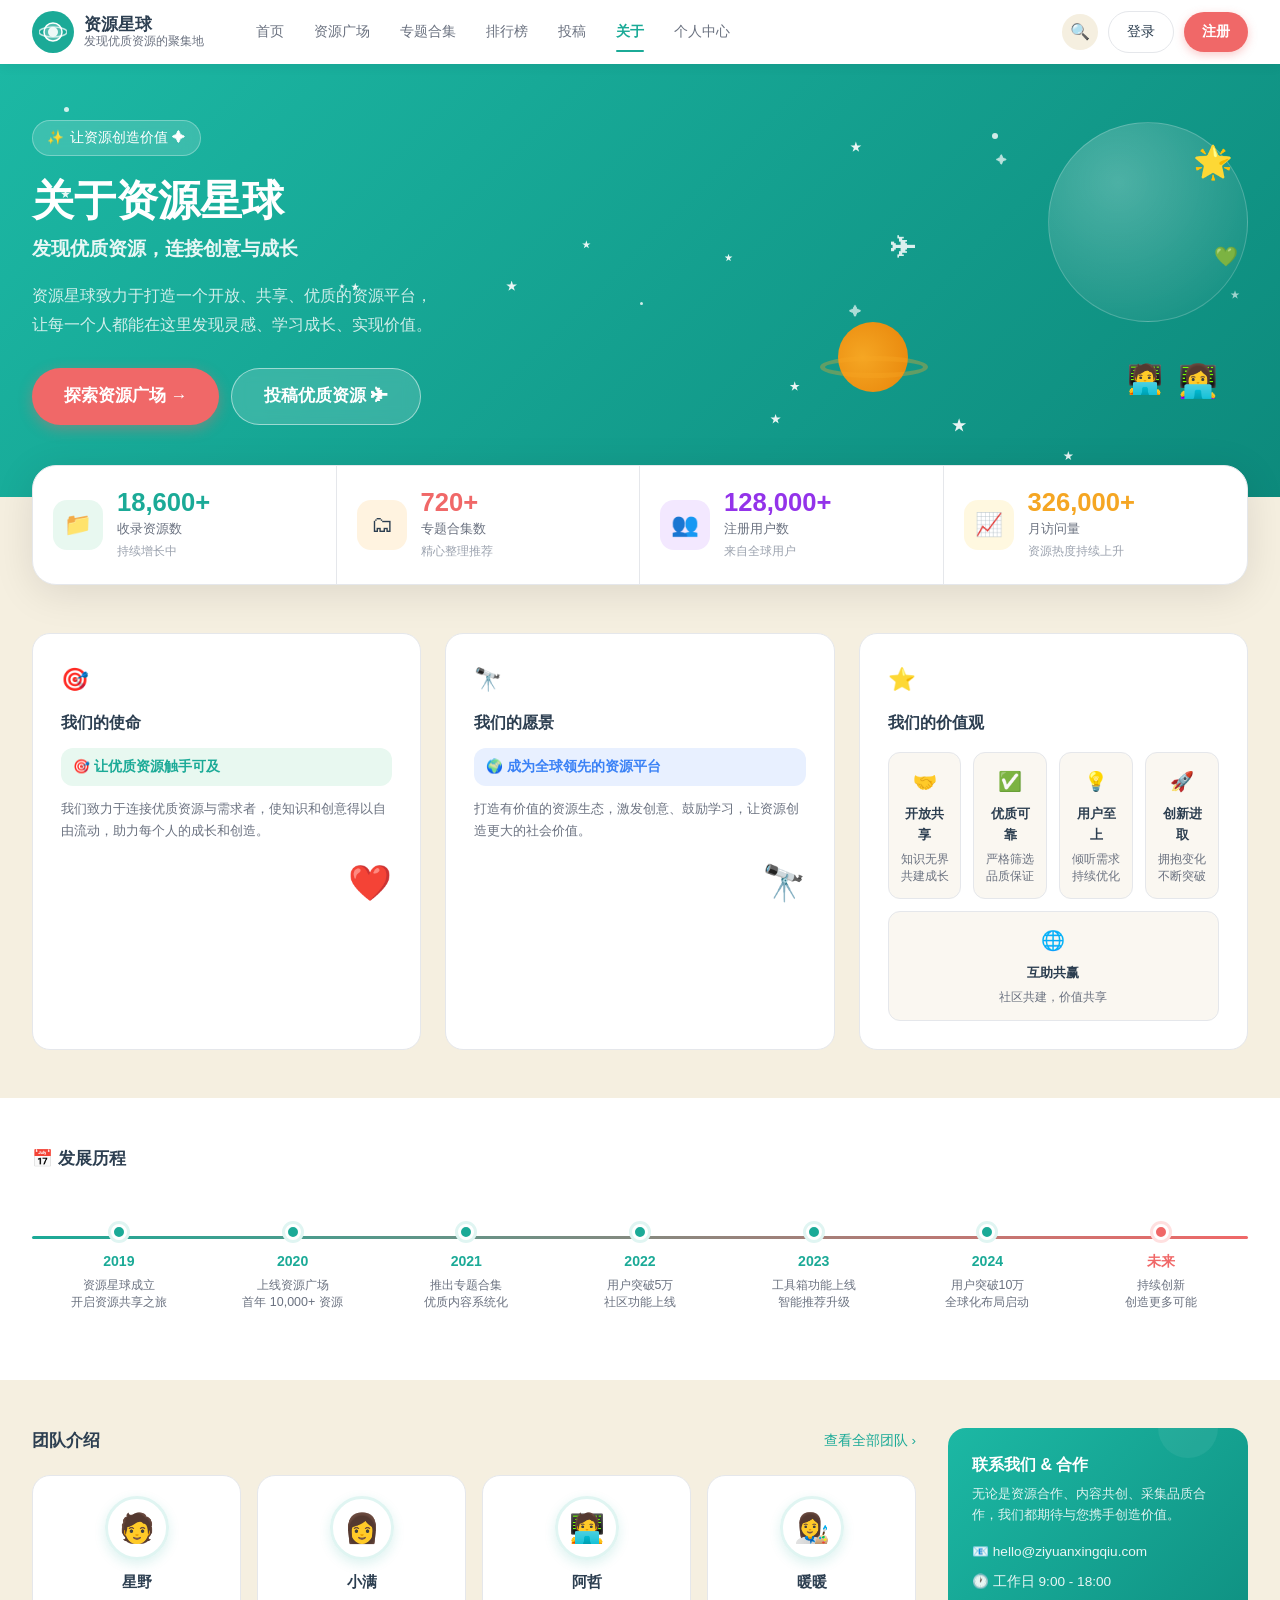
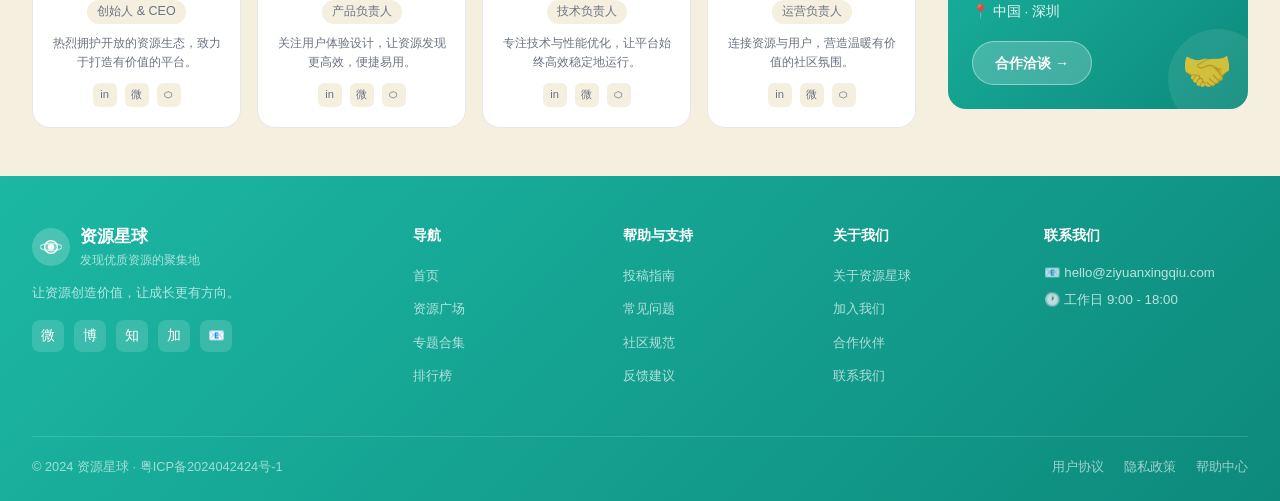
==== about.html @ 1a4d68b6 "feat: add profile, submit and about pages; wire up all nav links - profile.html: Personal dashboard " ====
<!DOCTYPE html>
<html lang="zh-CN">
<head>
  <meta charset="UTF-8" />
  <meta name="viewport" content="width=device-width, initial-scale=1.0" />
  <title>关于资源星球</title>
  <link rel="stylesheet" href="css/style.css" />
  <style>
    /* About hero */
    .about-hero { padding: 56px 0 72px; }
    .about-hero-inner { display: flex; align-items: center; gap: 40px; }
    .about-hero-text { flex: 1; }
    .about-hero-text h1 { font-size: 2.6rem; margin-bottom: 8px; }
    .about-hero-text .subtitle { font-size: 1.2rem; opacity: 0.9; margin-bottom: 18px; font-weight: 600; }
    .about-hero-text p { opacity: 0.8; max-width: 540px; line-height: 1.8; margin-bottom: 28px; }
    .about-hero-actions { display: flex; gap: 12px; }
    .about-hero-illus { flex: 0 0 420px; height: 300px; position: relative; }

    /* Stats ribbon */
    .stats-ribbon-section { padding: 0; }
    .stats-ribbon-card {
      background: #fff; border-radius: var(--radius-xl);
      box-shadow: 0 8px 40px rgba(0,0,0,0.10);
      display: grid; grid-template-columns: repeat(4, 1fr);
      margin-top: -32px; position: relative; z-index: 10;
      overflow: hidden; border: 1px solid var(--border);
    }
    .stats-ribbon-cell {
      padding: 24px 20px; display: flex; align-items: center; gap: 14px;
      border-right: 1px solid var(--border); transition: var(--transition);
    }
    .stats-ribbon-cell:last-child { border-right: none; }
    .stats-ribbon-cell:hover { background: var(--primary-light); }
    .stats-ribbon-icon-wrap {
      width: 50px; height: 50px; border-radius: 14px;
      display: flex; align-items: center; justify-content: center;
      font-size: 1.4rem; flex-shrink: 0;
    }
    .stats-ribbon-body {}
    .stats-num { font-size: 1.6rem; font-weight: 900; line-height: 1; }
    .stats-label { font-size: 0.8rem; color: var(--text-medium); margin-top: 4px; }
    .stats-sub { font-size: 0.72rem; color: var(--text-light); margin-top: 2px; }

    /* Mission section */
    .mission-section { padding: 48px 0; }
    .mission-grid { display: grid; grid-template-columns: repeat(3, 1fr); gap: 24px; }
    .mission-card {
      background: #fff; border-radius: var(--radius-lg);
      border: 1px solid var(--border); padding: 28px;
      transition: var(--transition);
    }
    .mission-card:hover { transform: translateY(-5px); box-shadow: var(--shadow-lg); border-color: transparent; }
    .mission-card-icon { font-size: 1.4rem; margin-bottom: 12px; }
    .mission-card-title { font-size: 1rem; font-weight: 800; margin-bottom: 12px; color: var(--text-dark); }
    .mission-card-highlight {
      display: flex; align-items: center; gap: 6px;
      padding: 8px 12px; border-radius: var(--radius-md);
      margin-bottom: 12px; font-size: 0.85rem; font-weight: 700;
    }
    .mission-card-desc { font-size: 0.83rem; color: var(--text-medium); line-height: 1.7; }
    .mission-card-illus { text-align: right; margin-top: 12px; font-size: 2.2rem; }

    /* Values grid */
    .values-grid { display: grid; grid-template-columns: repeat(4, 1fr); gap: 12px; margin-top: 16px; }
    .value-item {
      display: flex; flex-direction: column; align-items: center; gap: 6px;
      padding: 14px 10px; border-radius: var(--radius-md);
      background: var(--bg-light); border: 1px solid var(--border);
      text-align: center; transition: var(--transition); cursor: pointer;
    }
    .value-item:hover { background: var(--primary-light); border-color: var(--primary); transform: translateY(-3px); }
    .value-icon { font-size: 1.2rem; }
    .value-title { font-size: 0.82rem; font-weight: 700; color: var(--text-dark); }
    .value-desc { font-size: 0.72rem; color: var(--text-medium); line-height: 1.4; }

    /* Timeline */
    .timeline-section { padding: 48px 0; background: #fff; }
    .timeline-title { font-size: 1.05rem; font-weight: 700; margin-bottom: 32px; }
    .timeline {
      position: relative; padding: 20px 0;
    }
    .timeline-line {
      position: absolute; top: 32px; left: 0; right: 0;
      height: 3px; background: linear-gradient(90deg, var(--primary), var(--accent-red));
      border-radius: 2px;
    }
    .timeline-items { display: flex; align-items: flex-start; justify-content: space-between; }
    .timeline-item {
      display: flex; flex-direction: column; align-items: center; gap: 10px;
      flex: 1; position: relative; cursor: pointer; transition: var(--transition);
    }
    .timeline-item:hover .timeline-dot { transform: scale(1.3); }
    .timeline-item:hover .timeline-content { transform: translateY(-3px); }
    .timeline-dot {
      width: 16px; height: 16px; border-radius: 50%;
      background: var(--primary); border: 3px solid #fff;
      box-shadow: 0 0 0 3px var(--primary-light);
      transition: var(--transition); z-index: 1;
      flex-shrink: 0;
    }
    .timeline-dot.future { background: var(--accent-red); box-shadow: 0 0 0 3px #FFE0E0; }
    .timeline-content { text-align: center; }
    .timeline-year { font-size: 0.88rem; font-weight: 800; color: var(--primary); margin-bottom: 4px; }
    .timeline-year.future { color: var(--accent-red); }
    .timeline-event { font-size: 0.78rem; color: var(--text-medium); line-height: 1.4; }

    /* Team section */
    .team-section { padding: 48px 0; }
    .team-layout { display: grid; grid-template-columns: 1fr 300px; gap: 32px; }
    .team-header {
      display: flex; align-items: center; justify-content: space-between;
      margin-bottom: 20px;
    }
    .team-header h3 { font-size: 1.05rem; font-weight: 700; }
    .team-more { font-size: 0.85rem; color: var(--primary); cursor: pointer; }
    .team-grid { display: grid; grid-template-columns: repeat(4, 1fr); gap: 16px; }
    .team-card {
      background: #fff; border-radius: var(--radius-lg);
      border: 1px solid var(--border); padding: 20px 16px;
      text-align: center; transition: var(--transition); cursor: pointer;
    }
    .team-card:hover { transform: translateY(-5px); box-shadow: var(--shadow-lg); border-color: transparent; }
    .team-avatar {
      width: 64px; height: 64px; border-radius: 50%; margin: 0 auto 10px;
      display: flex; align-items: center; justify-content: center;
      font-size: 1.8rem; border: 3px solid var(--primary-light);
      box-shadow: 0 4px 12px rgba(27,170,151,0.15);
      transition: var(--transition);
    }
    .team-card:hover .team-avatar { border-color: var(--primary); }
    .team-name { font-size: 0.95rem; font-weight: 700; margin-bottom: 3px; }
    .team-role {
      font-size: 0.78rem; color: var(--text-medium); margin-bottom: 10px;
      padding: 2px 10px; border-radius: var(--radius-full);
      background: var(--bg-cream); display: inline-block;
    }
    .team-bio { font-size: 0.78rem; color: var(--text-medium); line-height: 1.5; margin-bottom: 12px; }
    .team-socials { display: flex; justify-content: center; gap: 8px; }
    .team-social {
      width: 24px; height: 24px; border-radius: 6px;
      background: var(--bg-cream); color: var(--text-medium);
      display: flex; align-items: center; justify-content: center;
      font-size: 0.7rem; transition: var(--transition);
    }
    .team-social:hover { background: var(--primary); color: #fff; }

    /* Contact card */
    .contact-card {
      background: linear-gradient(135deg, #1CB8A4, #0D8A7C);
      border-radius: var(--radius-lg); padding: 24px; color: #fff;
      position: relative; overflow: hidden;
    }
    .contact-card h4 { font-size: 1rem; font-weight: 700; margin-bottom: 6px; }
    .contact-card p { font-size: 0.82rem; opacity: 0.85; margin-bottom: 16px; line-height: 1.6; }
    .contact-info { display: flex; flex-direction: column; gap: 8px; margin-bottom: 18px; }
    .contact-info-item { display: flex; align-items: center; gap: 8px; font-size: 0.85rem; opacity: 0.9; }
    .btn-collab {
      display: inline-flex; align-items: center; gap: 6px;
      padding: 10px 22px; border-radius: var(--radius-full);
      background: rgba(255,255,255,0.2); color: #fff;
      border: 1.5px solid rgba(255,255,255,0.4);
      font-size: 0.88rem; font-weight: 700; transition: var(--transition);
      cursor: pointer;
    }
    .btn-collab:hover { background: rgba(255,255,255,0.35); transform: translateY(-2px); }
    .contact-decor {
      position: absolute; bottom: -20px; right: -20px;
      width: 100px; height: 100px; border-radius: 50%;
      background: rgba(255,255,255,0.08);
    }
    .contact-decor-2 {
      position: absolute; top: -30px; right: 30px;
      width: 60px; height: 60px; border-radius: 50%;
      background: rgba(255,255,255,0.06);
    }
  </style>
</head>
<body>

<!-- NAVIGATION -->
<nav class="navbar">
  <div class="container-wide">
    <a href="index.html" class="nav-logo">
      <div class="nav-logo-icon">
        <svg viewBox="0 0 28 28" fill="none">
          <circle cx="14" cy="14" r="9" fill="rgba(255,255,255,0.25)" stroke="white" stroke-width="1.5"/>
          <ellipse cx="14" cy="14" rx="14" ry="5" fill="none" stroke="rgba(255,255,255,0.7)" stroke-width="1.5"/>
          <circle cx="14" cy="14" r="5" fill="white" opacity="0.9"/>
        </svg>
      </div>
      <div class="nav-logo-text">
        <span class="name">资源星球</span>
        <span class="sub">发现优质资源的聚集地</span>
      </div>
    </a>
    <div class="nav-links">
      <a href="index.html">首页</a>
      <a href="plaza.html">资源广场</a>
      <a href="collections.html">专题合集</a>
      <a href="rankings.html">排行榜</a>
      <a href="submit.html">投稿</a>
      <a href="about.html" class="active">关于</a>
      <a href="profile.html">个人中心</a>
    </div>
    <div class="nav-actions">
      <button class="nav-search-btn">🔍</button>
      <a href="login.html" class="btn-login">登录</a>
      <a href="login.html" class="btn-register">注册</a>
    </div>
  </div>
</nav>

<!-- HERO -->
<section class="hero about-hero">
  <div class="hero-sparkles"></div>
  <div class="hero-star" style="width:5px;height:5px;top:10%;left:5%;"></div>
  <div class="hero-star" style="width:4px;height:4px;top:30%;left:18%;animation-delay:0.8s;"></div>
  <div class="hero-star" style="width:6px;height:6px;top:16%;right:22%;animation-delay:1.3s;"></div>
  <div class="hero-star" style="width:3px;height:3px;top:55%;left:50%;animation-delay:0.4s;"></div>
  <div class="hero-star" style="width:4px;height:4px;top:70%;right:30%;animation-delay:1.8s;"></div>

  <div class="container-wide">
    <div class="about-hero-inner">
      <div class="about-hero-text animate-fade-up">
        <div class="hero-badge">让资源创造价值 ✦</div>
        <h1>关于资源星球</h1>
        <div class="subtitle">发现优质资源，连接创意与成长</div>
        <p>资源星球致力于打造一个开放、共享、优质的资源平台，<br>让每一个人都能在这里发现灵感、学习成长、实现价值。</p>
        <div class="about-hero-actions">
          <a href="plaza.html" class="btn btn-primary btn-lg">探索资源广场 →</a>
          <a href="submit.html" class="btn btn-outline btn-lg">投稿优质资源 ✈</a>
        </div>
      </div>
      <div class="about-hero-illus animate-fade-up-delay2">
        <!-- Globe -->
        <div style="position:absolute;top:0;right:0;width:200px;height:200px;border-radius:50%;background:radial-gradient(circle at 35% 30%,rgba(255,255,255,0.25),rgba(13,138,124,0.55));border:1.5px solid rgba(255,255,255,0.2);animation:float 7s ease-in-out infinite;"></div>
        <!-- Orange planet -->
        <div style="position:absolute;bottom:30px;left:10px;width:70px;height:70px;border-radius:50%;background:radial-gradient(circle at 35%,#F5A623,#E8850A);animation:float 5s ease-in-out infinite 1s;"></div>
        <div style="position:absolute;bottom:44px;left:-8px;width:108px;height:22px;border:5px solid rgba(245,166,35,0.35);border-radius:50%;animation:float 5s ease-in-out infinite 1s;"></div>
        <!-- Star reaching person -->
        <div style="position:absolute;top:15px;right:15px;font-size:2rem;animation:float 5s ease-in-out infinite 0.5s;">🌟</div>
        <!-- Paper plane -->
        <div style="position:absolute;top:35%;left:15%;font-size:1.6rem;animation:fly 8s ease-in-out infinite;color:rgba(255,255,255,0.85);">✈</div>
        <!-- People icons -->
        <div style="position:absolute;bottom:15px;right:30px;font-size:2rem;animation:float 4s ease-in-out infinite 1.5s;">👩‍💻</div>
        <div style="position:absolute;bottom:20px;right:85px;font-size:1.8rem;animation:float 5s ease-in-out infinite 0.8s;">🧑‍💻</div>
        <!-- Hearts -->
        <div style="position:absolute;top:40%;right:10px;font-size:1.2rem;animation:float 3s ease-in-out infinite 2s;">💚</div>
        <!-- Sparkles -->
        <div style="position:absolute;top:10%;left:40%;font-size:0.7rem;color:rgba(255,255,255,0.7);animation:twinkle 2.5s ease-in-out infinite;">✦</div>
        <div style="position:absolute;bottom:40%;right:2%;font-size:0.6rem;color:rgba(255,255,255,0.6);animation:twinkle 3s ease-in-out infinite 1s;">★</div>
        <div style="position:absolute;top:60%;left:5%;font-size:0.8rem;color:rgba(255,255,255,0.65);animation:twinkle 2s ease-in-out infinite 0.5s;">✦</div>
      </div>
    </div>
  </div>
</section>

<!-- STATS RIBBON -->
<section class="stats-ribbon-section">
  <div class="container-wide">
    <div class="stats-ribbon-card reveal">
      <div class="stats-ribbon-cell">
        <div class="stats-ribbon-icon-wrap" style="background:#E8F8F0;">📁</div>
        <div class="stats-ribbon-body">
          <div class="stats-num" style="color:var(--primary);">18,600+</div>
          <div class="stats-label">收录资源数</div>
          <div class="stats-sub">持续增长中</div>
        </div>
      </div>
      <div class="stats-ribbon-cell">
        <div class="stats-ribbon-icon-wrap" style="background:#FFF3E0;">🗂</div>
        <div class="stats-ribbon-body">
          <div class="stats-num" style="color:var(--accent-red);">720+</div>
          <div class="stats-label">专题合集数</div>
          <div class="stats-sub">精心整理推荐</div>
        </div>
      </div>
      <div class="stats-ribbon-cell">
        <div class="stats-ribbon-icon-wrap" style="background:#F3E8FF;">👥</div>
        <div class="stats-ribbon-body">
          <div class="stats-num" style="color:#9333EA;">128,000+</div>
          <div class="stats-label">注册用户数</div>
          <div class="stats-sub">来自全球用户</div>
        </div>
      </div>
      <div class="stats-ribbon-cell">
        <div class="stats-ribbon-icon-wrap" style="background:#FFF8E0;">📈</div>
        <div class="stats-ribbon-body">
          <div class="stats-num" style="color:var(--accent-orange);">326,000+</div>
          <div class="stats-label">月访问量</div>
          <div class="stats-sub">资源热度持续上升</div>
        </div>
      </div>
    </div>
  </div>
</section>

<!-- MISSION / VISION / VALUES -->
<section class="mission-section">
  <div class="container-wide">
    <div class="mission-grid">

      <!-- Mission -->
      <div class="mission-card reveal">
        <div class="mission-card-icon">🎯</div>
        <div class="mission-card-title">我们的使命</div>
        <div class="mission-card-highlight" style="background:#E8F8F0;color:var(--primary);">
          🎯 让优质资源触手可及
        </div>
        <div class="mission-card-desc">
          我们致力于连接优质资源与需求者，使知识和创意得以自由流动，助力每个人的成长和创造。
        </div>
        <div class="mission-card-illus">❤️</div>
      </div>

      <!-- Vision -->
      <div class="mission-card reveal">
        <div class="mission-card-icon">🔭</div>
        <div class="mission-card-title">我们的愿景</div>
        <div class="mission-card-highlight" style="background:#E8F0FF;color:#3B82F6;">
          🌍 成为全球领先的资源平台
        </div>
        <div class="mission-card-desc">
          打造有价值的资源生态，激发创意、鼓励学习，让资源创造更大的社会价值。
        </div>
        <div class="mission-card-illus">🔭</div>
      </div>

      <!-- Values -->
      <div class="mission-card reveal">
        <div class="mission-card-icon">⭐</div>
        <div class="mission-card-title">我们的价值观</div>
        <div class="values-grid">
          <div class="value-item">
            <div class="value-icon">🤝</div>
            <div class="value-title">开放共享</div>
            <div class="value-desc">知识无界<br>共建成长</div>
          </div>
          <div class="value-item">
            <div class="value-icon">✅</div>
            <div class="value-title">优质可靠</div>
            <div class="value-desc">严格筛选<br>品质保证</div>
          </div>
          <div class="value-item">
            <div class="value-icon">💡</div>
            <div class="value-title">用户至上</div>
            <div class="value-desc">倾听需求<br>持续优化</div>
          </div>
          <div class="value-item">
            <div class="value-icon">🚀</div>
            <div class="value-title">创新进取</div>
            <div class="value-desc">拥抱变化<br>不断突破</div>
          </div>
          <div class="value-item" style="grid-column:1 / -1;">
            <div class="value-icon">🌐</div>
            <div class="value-title">互助共赢</div>
            <div class="value-desc">社区共建，价值共享</div>
          </div>
        </div>
      </div>

    </div>
  </div>
</section>

<!-- TIMELINE -->
<section class="timeline-section">
  <div class="container-wide">
    <div class="timeline-title reveal">📅 发展历程</div>
    <div class="timeline reveal">
      <div class="timeline-line"></div>
      <div class="timeline-items">
        <div class="timeline-item">
          <div class="timeline-dot"></div>
          <div class="timeline-content">
            <div class="timeline-year">2019</div>
            <div class="timeline-event">资源星球成立<br>开启资源共享之旅</div>
          </div>
        </div>
        <div class="timeline-item">
          <div class="timeline-dot"></div>
          <div class="timeline-content">
            <div class="timeline-year">2020</div>
            <div class="timeline-event">上线资源广场<br>首年 10,000+ 资源</div>
          </div>
        </div>
        <div class="timeline-item">
          <div class="timeline-dot"></div>
          <div class="timeline-content">
            <div class="timeline-year">2021</div>
            <div class="timeline-event">推出专题合集<br>优质内容系统化</div>
          </div>
        </div>
        <div class="timeline-item">
          <div class="timeline-dot"></div>
          <div class="timeline-content">
            <div class="timeline-year">2022</div>
            <div class="timeline-event">用户突破5万<br>社区功能上线</div>
          </div>
        </div>
        <div class="timeline-item">
          <div class="timeline-dot"></div>
          <div class="timeline-content">
            <div class="timeline-year">2023</div>
            <div class="timeline-event">工具箱功能上线<br>智能推荐升级</div>
          </div>
        </div>
        <div class="timeline-item">
          <div class="timeline-dot"></div>
          <div class="timeline-content">
            <div class="timeline-year">2024</div>
            <div class="timeline-event">用户突破10万<br>全球化布局启动</div>
          </div>
        </div>
        <div class="timeline-item">
          <div class="timeline-dot future"></div>
          <div class="timeline-content">
            <div class="timeline-year future">未来</div>
            <div class="timeline-event">持续创新<br>创造更多可能</div>
          </div>
        </div>
      </div>
    </div>
  </div>
</section>

<!-- TEAM + CONTACT -->
<section class="team-section">
  <div class="container-wide">
    <div class="team-layout">
      <!-- Team cards -->
      <div>
        <div class="team-header reveal">
          <h3>团队介绍</h3>
          <span class="team-more">查看全部团队 &rsaquo;</span>
        </div>
        <div class="team-grid">
          <div class="team-card reveal">
            <div class="team-avatar">🧑</div>
            <div class="team-name">星野</div>
            <div class="team-role">创始人 & CEO</div>
            <div class="team-bio">热烈拥护开放的资源生态，致力于打造有价值的平台。</div>
            <div class="team-socials">
              <div class="team-social">in</div>
              <div class="team-social">微</div>
              <div class="team-social">⬡</div>
            </div>
          </div>
          <div class="team-card reveal">
            <div class="team-avatar">👩</div>
            <div class="team-name">小满</div>
            <div class="team-role">产品负责人</div>
            <div class="team-bio">关注用户体验设计，让资源发现更高效，便捷易用。</div>
            <div class="team-socials">
              <div class="team-social">in</div>
              <div class="team-social">微</div>
              <div class="team-social">⬡</div>
            </div>
          </div>
          <div class="team-card reveal">
            <div class="team-avatar">🧑‍💻</div>
            <div class="team-name">阿哲</div>
            <div class="team-role">技术负责人</div>
            <div class="team-bio">专注技术与性能优化，让平台始终高效稳定地运行。</div>
            <div class="team-socials">
              <div class="team-social">in</div>
              <div class="team-social">微</div>
              <div class="team-social">⬡</div>
            </div>
          </div>
          <div class="team-card reveal">
            <div class="team-avatar">👩‍🎨</div>
            <div class="team-name">暖暖</div>
            <div class="team-role">运营负责人</div>
            <div class="team-bio">连接资源与用户，营造温暖有价值的社区氛围。</div>
            <div class="team-socials">
              <div class="team-social">in</div>
              <div class="team-social">微</div>
              <div class="team-social">⬡</div>
            </div>
          </div>
        </div>
      </div>

      <!-- Contact card -->
      <div>
        <div class="contact-card reveal">
          <div class="contact-decor"></div>
          <div class="contact-decor-2"></div>
          <h4>联系我们 & 合作</h4>
          <p>无论是资源合作、内容共创、采集品质合作，我们都期待与您携手创造价值。</p>
          <div class="contact-info">
            <div class="contact-info-item">📧 hello@ziyuanxingqiu.com</div>
            <div class="contact-info-item">🕐 工作日 9:00 - 18:00</div>
            <div class="contact-info-item">📍 中国 · 深圳</div>
          </div>
          <button class="btn-collab">合作洽谈 →</button>
          <!-- Decorative person -->
          <div style="position:absolute;bottom:8px;right:16px;font-size:2.5rem;opacity:0.8;animation:float 5s ease-in-out infinite;">🤝</div>
        </div>
      </div>
    </div>
  </div>
</section>

<!-- FOOTER -->
<footer class="footer">
  <div class="container-wide">
    <div class="footer-grid">
      <div class="footer-brand">
        <div class="logo-wrap">
          <div class="logo-circle">
            <svg viewBox="0 0 24 24" fill="none" width="22" height="22">
              <circle cx="12" cy="12" r="7" fill="rgba(255,255,255,0.25)" stroke="white" stroke-width="1.5"/>
              <ellipse cx="12" cy="12" rx="12" ry="4" fill="none" stroke="rgba(255,255,255,0.6)" stroke-width="1.5"/>
              <circle cx="12" cy="12" r="3.5" fill="white" opacity="0.9"/>
            </svg>
          </div>
          <div><div class="name">资源星球</div><div style="font-size:0.72rem;opacity:0.7;">发现优质资源的聚集地</div></div>
        </div>
        <p>让资源创造价值，让成长更有方向。</p>
        <div class="footer-socials">
          <a href="#" class="footer-social-btn">微</a><a href="#" class="footer-social-btn">博</a>
          <a href="#" class="footer-social-btn">知</a><a href="#" class="footer-social-btn">加</a>
          <a href="#" class="footer-social-btn">📧</a>
        </div>
      </div>
      <div class="footer-col"><h4>导航</h4><ul>
        <li><a href="index.html">首页</a></li><li><a href="plaza.html">资源广场</a></li>
        <li><a href="collections.html">专题合集</a></li><li><a href="rankings.html">排行榜</a></li>
      </ul></div>
      <div class="footer-col"><h4>帮助与支持</h4><ul>
        <li><a href="#">投稿指南</a></li><li><a href="#">常见问题</a></li>
        <li><a href="#">社区规范</a></li><li><a href="#">反馈建议</a></li>
      </ul></div>
      <div class="footer-col"><h4>关于我们</h4><ul>
        <li><a href="about.html">关于资源星球</a></li><li><a href="#">加入我们</a></li>
        <li><a href="#">合作伙伴</a></li><li><a href="#">联系我们</a></li>
      </ul></div>
      <div class="footer-col footer-contact"><h4>联系我们</h4>
        <p>📧 hello@ziyuanxingqiu.com</p><p>🕐 工作日 9:00 - 18:00</p>
      </div>
    </div>
    <div class="footer-bottom">
      <p>© 2024 资源星球 · 粤ICP备2024042424号-1</p>
      <div class="footer-bottom-links"><a href="#">用户协议</a><a href="#">隐私政策</a><a href="#">帮助中心</a></div>
    </div>
  </div>
</footer>

<script src="js/main.js"></script>
</body>
</html>
---- css/style.css ----
/* ===== RESET & VARIABLES ===== */
*, *::before, *::after { box-sizing: border-box; margin: 0; padding: 0; }

:root {
  --primary: #1BAA97;
  --primary-dark: #0E8A7A;
  --primary-light: #E0F5F2;
  --primary-hero-start: #1CB8A4;
  --primary-hero-end: #0D8A7C;
  --accent-orange: #F5A623;
  --accent-red: #F06868;
  --accent-red-dark: #D95858;
  --bg-cream: #F5EFE0;
  --bg-light: #FAF7F1;
  --bg-card: #FFFFFF;
  --text-dark: #2C3E50;
  --text-medium: #6B7280;
  --text-light: #9CA3AF;
  --border: #E5E7EB;
  --shadow-sm: 0 2px 8px rgba(0,0,0,0.06);
  --shadow-md: 0 4px 20px rgba(0,0,0,0.10);
  --shadow-lg: 0 8px 40px rgba(0,0,0,0.14);
  --shadow-card: 0 4px 16px rgba(0,0,0,0.08);
  --radius-sm: 6px;
  --radius-md: 12px;
  --radius-lg: 18px;
  --radius-xl: 24px;
  --radius-full: 999px;
  --transition: all 0.3s cubic-bezier(0.4, 0, 0.2, 1);
  --nav-height: 64px;
}

html { scroll-behavior: smooth; }
body {
  font-family: -apple-system, BlinkMacSystemFont, 'PingFang SC', 'Hiragino Sans GB',
    'Microsoft YaHei', 'Noto Sans SC', sans-serif;
  color: var(--text-dark);
  background: var(--bg-cream);
  line-height: 1.6;
  -webkit-font-smoothing: antialiased;
}
a { text-decoration: none; color: inherit; }
img { max-width: 100%; display: block; }
ul { list-style: none; }
input, button, textarea, select { font: inherit; border: none; outline: none; background: none; }
button { cursor: pointer; }

::-webkit-scrollbar { width: 6px; }
::-webkit-scrollbar-track { background: #f1f1f1; }
::-webkit-scrollbar-thumb { background: var(--primary); border-radius: 3px; }

/* ===== TYPOGRAPHY ===== */
h1 { font-size: 2.6rem; font-weight: 800; line-height: 1.2; }
h2 { font-size: 1.8rem; font-weight: 700; }
h3 { font-size: 1.2rem; font-weight: 600; }
h4 { font-size: 1rem; font-weight: 600; }

/* ===== LAYOUT ===== */
.container { max-width: 1200px; margin: 0 auto; padding: 0 24px; }
.container-wide { max-width: 1360px; margin: 0 auto; padding: 0 32px; }

/* ===== BUTTONS ===== */
.btn {
  display: inline-flex; align-items: center; gap: 6px;
  padding: 10px 22px; border-radius: var(--radius-full);
  font-size: 0.95rem; font-weight: 600;
  transition: var(--transition); cursor: pointer;
}
.btn-primary {
  background: var(--accent-red); color: #fff;
  box-shadow: 0 4px 14px rgba(240,104,104,0.4);
}
.btn-primary:hover {
  background: var(--accent-red-dark);
  transform: translateY(-2px);
  box-shadow: 0 6px 20px rgba(240,104,104,0.5);
}
.btn-outline {
  background: rgba(255,255,255,0.15); color: #fff;
  border: 1.5px solid rgba(255,255,255,0.5);
  backdrop-filter: blur(8px);
}
.btn-outline:hover {
  background: rgba(255,255,255,0.25);
  transform: translateY(-2px);
  box-shadow: 0 4px 16px rgba(0,0,0,0.1);
}
.btn-teal {
  background: var(--primary); color: #fff;
  box-shadow: 0 4px 14px rgba(27,170,151,0.35);
}
.btn-teal:hover {
  background: var(--primary-dark);
  transform: translateY(-2px);
  box-shadow: 0 6px 20px rgba(27,170,151,0.45);
}
.btn-ghost {
  background: transparent; color: var(--text-medium);
  border: 1.5px solid var(--border);
}
.btn-ghost:hover {
  border-color: var(--primary); color: var(--primary);
  transform: translateY(-1px);
}
.btn-lg { padding: 14px 32px; font-size: 1.05rem; }
.btn-sm { padding: 7px 16px; font-size: 0.85rem; }

/* ===== TAGS ===== */
.tag {
  display: inline-flex; align-items: center; gap: 4px;
  padding: 3px 10px; border-radius: var(--radius-full);
  font-size: 0.78rem; font-weight: 500;
  transition: var(--transition); cursor: pointer;
}
.tag-teal { background: var(--primary-light); color: var(--primary); }
.tag-teal:hover { background: var(--primary); color: #fff; transform: translateY(-1px); }
.tag-orange { background: #FFF3E0; color: #F5A623; }
.tag-orange:hover { background: #F5A623; color: #fff; transform: translateY(-1px); }
.tag-purple { background: #F3E8FF; color: #9333EA; }
.tag-purple:hover { background: #9333EA; color: #fff; transform: translateY(-1px); }
.tag-blue { background: #EFF6FF; color: #3B82F6; }
.tag-blue:hover { background: #3B82F6; color: #fff; transform: translateY(-1px); }
.tag-green { background: #F0FDF4; color: #16A34A; }
.tag-green:hover { background: #16A34A; color: #fff; transform: translateY(-1px); }
.tag-pink { background: #FFF1F2; color: #E11D48; }
.tag-pink:hover { background: #E11D48; color: #fff; transform: translateY(-1px); }

/* ===== STARS ===== */
.stars { color: var(--accent-orange); font-size: 0.9rem; letter-spacing: 1px; }
.rating { display: flex; align-items: center; gap: 4px; font-size: 0.85rem; }
.rating .score { font-weight: 700; color: var(--accent-orange); }

/* ===== NAVIGATION ===== */
.navbar {
  position: sticky; top: 0; z-index: 100;
  background: #fff;
  box-shadow: 0 2px 12px rgba(0,0,0,0.06);
  height: var(--nav-height);
}
.navbar .container-wide {
  height: 100%; display: flex; align-items: center; gap: 40px;
}
.nav-logo {
  display: flex; align-items: center; gap: 10px;
  flex-shrink: 0; text-decoration: none;
}
.nav-logo-icon {
  width: 42px; height: 42px;
  background: var(--primary); border-radius: 50%;
  display: flex; align-items: center; justify-content: center;
  position: relative; overflow: visible;
}
.nav-logo-icon svg { width: 28px; height: 28px; }
.nav-logo-text { display: flex; flex-direction: column; line-height: 1.2; }
.nav-logo-text .name { font-size: 1.05rem; font-weight: 700; color: var(--text-dark); }
.nav-logo-text .sub { font-size: 0.72rem; color: var(--text-medium); }
.nav-links {
  display: flex; align-items: center; gap: 6px;
  flex: 1;
}
.nav-links a {
  padding: 6px 12px; border-radius: var(--radius-sm);
  font-size: 0.9rem; color: var(--text-medium);
  transition: var(--transition); position: relative;
}
.nav-links a:hover { color: var(--primary); }
.nav-links a.active { color: var(--primary); font-weight: 600; }
.nav-links a.active::after {
  content: ''; position: absolute; bottom: -2px; left: 12px; right: 12px;
  height: 2px; background: var(--primary); border-radius: 1px;
}
.nav-actions { display: flex; align-items: center; gap: 10px; flex-shrink: 0; }
.nav-search-btn {
  width: 36px; height: 36px; border-radius: 50%;
  display: flex; align-items: center; justify-content: center;
  color: var(--text-medium); background: var(--bg-cream);
  transition: var(--transition);
}
.nav-search-btn:hover { color: var(--primary); background: var(--primary-light); }
.btn-login {
  padding: 8px 18px; border-radius: var(--radius-full);
  border: 1.5px solid var(--border); color: var(--text-dark);
  font-size: 0.9rem; font-weight: 500; transition: var(--transition);
}
.btn-login:hover { border-color: var(--primary); color: var(--primary); }
.btn-register {
  padding: 8px 18px; border-radius: var(--radius-full);
  background: var(--accent-red); color: #fff;
  font-size: 0.9rem; font-weight: 600; transition: var(--transition);
  box-shadow: 0 3px 10px rgba(240,104,104,0.35);
}
.btn-register:hover {
  background: var(--accent-red-dark);
  transform: translateY(-1px);
  box-shadow: 0 5px 14px rgba(240,104,104,0.45);
}

/* ===== HERO SECTION ===== */
.hero {
  background: linear-gradient(135deg, #1CB8A4 0%, #0D8A7C 100%);
  position: relative; overflow: hidden; color: #fff;
}
.hero-star {
  position: absolute; border-radius: 50%;
  background: rgba(255,255,255,0.8);
  animation: twinkle 3s ease-in-out infinite;
}
.hero-decor {
  position: absolute; border-radius: 50%;
  animation: float 6s ease-in-out infinite;
}
.hero-planet {
  position: absolute; border-radius: 50%;
  background: radial-gradient(circle at 35% 35%, #2DD4C4, #0D8A7C);
  animation: float 8s ease-in-out infinite;
}
.hero-ring {
  position: absolute; border-radius: 50%;
  border: 8px solid rgba(255,255,255,0.2);
  animation: float 8s ease-in-out infinite 0.5s;
}
.hero-airplane {
  position: absolute;
  animation: fly 10s ease-in-out infinite;
}

/* Hero content layout */
.hero-content {
  position: relative; z-index: 2;
  display: flex; align-items: center;
  gap: 40px; padding: 60px 0 80px;
}
.hero-text { flex: 1; }
.hero-badge {
  display: inline-flex; align-items: center; gap: 6px;
  background: rgba(255,255,255,0.15); backdrop-filter: blur(8px);
  border: 1px solid rgba(255,255,255,0.3);
  padding: 6px 14px; border-radius: var(--radius-full);
  font-size: 0.85rem; margin-bottom: 20px;
}
.hero-badge::before { content: '✨'; }
.hero-title { font-size: 2.8rem; font-weight: 800; line-height: 1.25; margin-bottom: 16px; }
.hero-subtitle { font-size: 1rem; opacity: 0.85; margin-bottom: 32px; line-height: 1.7; }
.hero-search {
  display: flex; align-items: center;
  background: #fff; border-radius: var(--radius-full);
  padding: 8px 8px 8px 20px;
  box-shadow: 0 8px 32px rgba(0,0,0,0.15);
  margin-bottom: 24px; max-width: 520px;
}
.hero-search input {
  flex: 1; font-size: 0.95rem; color: var(--text-dark);
  background: transparent;
}
.hero-search input::placeholder { color: var(--text-light); }
.hero-search button {
  background: var(--accent-red); color: #fff;
  padding: 10px 24px; border-radius: var(--radius-full);
  font-size: 0.95rem; font-weight: 600;
  transition: var(--transition);
}
.hero-search button:hover { background: var(--accent-red-dark); }
.hero-actions { display: flex; gap: 12px; flex-wrap: wrap; }
.hero-illustration {
  flex: 0 0 420px; height: 340px;
  position: relative; display: flex;
  align-items: center; justify-content: center;
}

/* ===== SECTION HEADER ===== */
.section-header {
  display: flex; align-items: center; justify-content: space-between;
  margin-bottom: 20px;
}
.section-title {
  font-size: 1.15rem; font-weight: 700; color: var(--text-dark);
  display: flex; align-items: center; gap: 8px;
}
.section-title .icon { font-size: 1.1rem; }
.section-more {
  font-size: 0.88rem; color: var(--text-medium);
  transition: var(--transition);
}
.section-more:hover { color: var(--primary); }

/* ===== CATEGORY ICONS ROW ===== */
.categories-row {
  background: #fff;
  box-shadow: var(--shadow-sm);
  padding: 0;
}
.categories-grid {
  display: flex; align-items: stretch;
  divide-x: 1px solid var(--border);
}
.category-item {
  flex: 1; display: flex; flex-direction: column;
  align-items: center; justify-content: center;
  gap: 8px; padding: 22px 12px;
  border-right: 1px solid var(--border);
  cursor: pointer; transition: var(--transition);
  text-decoration: none; color: inherit;
}
.category-item:last-child { border-right: none; }
.category-item:hover { background: var(--primary-light); }
.category-item:hover .cat-icon-wrap { transform: translateY(-4px); }
.cat-icon-wrap {
  width: 48px; height: 48px; border-radius: 14px;
  display: flex; align-items: center; justify-content: center;
  font-size: 1.4rem; transition: var(--transition);
  box-shadow: var(--shadow-sm);
}
.cat-label { font-size: 0.82rem; font-weight: 500; color: var(--text-dark); text-align: center; }
.category-item:hover .cat-label { color: var(--primary); }

/* ===== RESOURCE CARD ===== */
.resource-card {
  background: var(--bg-card); border-radius: var(--radius-lg);
  padding: 18px; border: 1px solid var(--border);
  transition: var(--transition); cursor: pointer;
  display: flex; flex-direction: column; gap: 10px;
}
.resource-card:hover {
  transform: translateY(-6px);
  box-shadow: var(--shadow-lg);
  border-color: transparent;
}
.resource-card-header {
  display: flex; align-items: flex-start;
  justify-content: space-between;
}
.resource-logo {
  width: 54px; height: 54px; border-radius: var(--radius-md);
  display: flex; align-items: center; justify-content: center;
  font-size: 1.4rem; font-weight: 800; flex-shrink: 0;
  box-shadow: var(--shadow-sm);
}
.resource-rating { display: flex; align-items: center; gap: 3px; }
.resource-rating .star { color: var(--accent-orange); font-size: 0.85rem; }
.resource-rating .score { font-size: 0.82rem; font-weight: 700; color: var(--accent-orange); }
.resource-name { font-size: 1rem; font-weight: 700; margin-bottom: 4px; }
.resource-desc { font-size: 0.82rem; color: var(--text-medium); line-height: 1.5; flex: 1; }
.resource-tags { display: flex; gap: 6px; flex-wrap: wrap; }
.resource-stats {
  display: flex; gap: 12px;
  font-size: 0.78rem; color: var(--text-light);
  padding-top: 8px; border-top: 1px solid var(--border);
}
.resource-stats span { display: flex; align-items: center; gap: 3px; }
.resource-card .like-btn {
  width: 28px; height: 28px; border-radius: 50%;
  background: #FFF0F0; color: #F06868;
  display: flex; align-items: center; justify-content: center;
  font-size: 0.85rem; transition: var(--transition);
}
.resource-card .like-btn:hover {
  background: #F06868; color: #fff; transform: scale(1.15);
}

/* ===== RESOURCE CARDS GRID ===== */
.resources-grid { display: grid; gap: 16px; }
.resources-grid-5 { grid-template-columns: repeat(5, 1fr); }
.resources-grid-4 { grid-template-columns: repeat(4, 1fr); }
.resources-grid-3 { grid-template-columns: repeat(3, 1fr); }
.resources-grid-2 { grid-template-columns: repeat(2, 1fr); }

/* ===== SIDEBAR CARD ===== */
.sidebar-card {
  background: var(--bg-card); border-radius: var(--radius-lg);
  border: 1px solid var(--border); overflow: hidden;
}
.sidebar-card-header {
  padding: 16px 18px; display: flex;
  align-items: center; justify-content: space-between;
  border-bottom: 1px solid var(--border);
}
.sidebar-card-title { font-size: 0.95rem; font-weight: 700; display: flex; align-items: center; gap: 6px; }
.sidebar-card-more { font-size: 0.8rem; color: var(--text-medium); }
.sidebar-card-more:hover { color: var(--primary); }
.sidebar-card-body { padding: 12px 18px; }

/* ===== RANKING LIST ===== */
.rank-item {
  display: flex; align-items: center; gap: 10px;
  padding: 10px 0; border-bottom: 1px solid var(--border);
  transition: var(--transition); cursor: pointer;
}
.rank-item:last-child { border-bottom: none; padding-bottom: 0; }
.rank-item:hover { transform: translateX(4px); }
.rank-num {
  width: 24px; height: 24px; border-radius: 6px;
  display: flex; align-items: center; justify-content: center;
  font-size: 0.8rem; font-weight: 700; flex-shrink: 0;
}
.rank-num.top1 { background: #FFD700; color: #7A5C00; }
.rank-num.top2 { background: #C0C0C0; color: #5A5A5A; }
.rank-num.top3 { background: #CD7F32; color: #FFF; }
.rank-num.other { background: var(--bg-cream); color: var(--text-medium); }
.rank-logo {
  width: 30px; height: 30px; border-radius: 8px;
  display: flex; align-items: center; justify-content: center;
  font-size: 0.85rem; font-weight: 700; flex-shrink: 0;
}
.rank-info { flex: 1; min-width: 0; }
.rank-name { font-size: 0.88rem; font-weight: 600; white-space: nowrap; overflow: hidden; text-overflow: ellipsis; }
.rank-heat { font-size: 0.75rem; color: var(--text-medium); display: flex; align-items: center; gap: 2px; }
.rank-heat .fire { color: #F06868; }

/* ===== TABS ===== */
.tabs {
  display: flex; align-items: center; gap: 4px;
  background: var(--bg-cream); padding: 4px;
  border-radius: var(--radius-full); width: fit-content;
}
.tab-btn {
  padding: 8px 20px; border-radius: var(--radius-full);
  font-size: 0.88rem; font-weight: 500; color: var(--text-medium);
  transition: var(--transition); cursor: pointer;
}
.tab-btn.active {
  background: #fff; color: var(--primary);
  font-weight: 700; box-shadow: var(--shadow-sm);
}
.tab-btn:hover:not(.active) { color: var(--text-dark); }

/* ===== FILTER PILLS ===== */
.filter-pills { display: flex; gap: 8px; flex-wrap: wrap; }
.filter-pill {
  padding: 6px 16px; border-radius: var(--radius-full);
  font-size: 0.85rem; font-weight: 500; cursor: pointer;
  border: 1.5px solid transparent; transition: var(--transition);
  background: #fff; color: var(--text-medium);
  box-shadow: var(--shadow-sm);
}
.filter-pill:hover { border-color: var(--primary); color: var(--primary); }
.filter-pill.active {
  background: var(--primary); color: #fff;
  border-color: var(--primary);
  box-shadow: 0 4px 12px rgba(27,170,151,0.3);
}

/* ===== SEARCH BAR ===== */
.search-bar {
  display: flex; align-items: center;
  background: #fff; border-radius: var(--radius-full);
  padding: 10px 10px 10px 20px;
  box-shadow: 0 4px 20px rgba(0,0,0,0.1);
  border: 1.5px solid transparent; transition: var(--transition);
}
.search-bar:focus-within { border-color: var(--primary); }
.search-bar .search-icon { color: var(--text-light); margin-right: 8px; font-size: 0.9rem; }
.search-bar input {
  flex: 1; font-size: 0.95rem; color: var(--text-dark); background: none;
}
.search-bar input::placeholder { color: var(--text-light); }
.search-bar button {
  background: var(--accent-red); color: #fff;
  padding: 8px 22px; border-radius: var(--radius-full);
  font-size: 0.9rem; font-weight: 600; transition: var(--transition);
}
.search-bar button:hover { background: var(--accent-red-dark); }

/* ===== PAGINATION ===== */
.pagination {
  display: flex; align-items: center; gap: 6px;
  justify-content: center; margin-top: 32px;
}
.page-btn {
  width: 36px; height: 36px; border-radius: var(--radius-sm);
  display: flex; align-items: center; justify-content: center;
  font-size: 0.88rem; font-weight: 500; cursor: pointer;
  background: #fff; color: var(--text-medium);
  border: 1.5px solid var(--border); transition: var(--transition);
}
.page-btn:hover { border-color: var(--primary); color: var(--primary); }
.page-btn.active {
  background: var(--primary); color: #fff; border-color: var(--primary);
  box-shadow: 0 4px 12px rgba(27,170,151,0.3);
}
.page-btn.disabled { opacity: 0.4; cursor: not-allowed; }

/* ===== FOOTER ===== */
.footer {
  background: linear-gradient(135deg, #1CB8A4 0%, #0D8A7C 100%);
  color: rgba(255,255,255,0.9); padding: 48px 0 24px;
}
.footer-grid {
  display: grid; grid-template-columns: 2fr 1fr 1fr 1fr 1.2fr;
  gap: 40px; margin-bottom: 40px;
}
.footer-brand .logo-wrap {
  display: flex; align-items: center; gap: 10px; margin-bottom: 12px;
}
.footer-brand .logo-circle {
  width: 38px; height: 38px; background: rgba(255,255,255,0.2);
  border-radius: 50%; display: flex; align-items: center; justify-content: center;
}
.footer-brand .name { font-size: 1.05rem; font-weight: 700; color: #fff; }
.footer-brand p { font-size: 0.82rem; opacity: 0.75; line-height: 1.7; margin-bottom: 16px; }
.footer-socials { display: flex; gap: 10px; }
.footer-social-btn {
  width: 32px; height: 32px; border-radius: 8px;
  background: rgba(255,255,255,0.15); color: #fff;
  display: flex; align-items: center; justify-content: center;
  font-size: 0.85rem; transition: var(--transition);
}
.footer-social-btn:hover { background: rgba(255,255,255,0.3); transform: translateY(-2px); }
.footer-col h4 { font-size: 0.9rem; font-weight: 700; color: #fff; margin-bottom: 14px; }
.footer-col ul li {
  margin-bottom: 8px;
}
.footer-col ul li a {
  font-size: 0.83rem; opacity: 0.75; transition: var(--transition);
}
.footer-col ul li a:hover { opacity: 1; color: #fff; }
.footer-contact p {
  font-size: 0.83rem; opacity: 0.8; margin-bottom: 6px;
  display: flex; align-items: center; gap: 6px;
}
.footer-bottom {
  border-top: 1px solid rgba(255,255,255,0.15);
  padding-top: 20px; display: flex; align-items: center;
  justify-content: space-between; flex-wrap: wrap; gap: 12px;
}
.footer-bottom p { font-size: 0.8rem; opacity: 0.65; }
.footer-bottom-links { display: flex; gap: 20px; }
.footer-bottom-links a { font-size: 0.8rem; opacity: 0.65; transition: var(--transition); }
.footer-bottom-links a:hover { opacity: 1; }

/* ===== HERO PAGE SPECIFIC ===== */
/* Home hero illustration shapes */
.illus-wrap {
  position: relative; width: 100%; height: 100%;
}
.illus-globe {
  position: absolute; right: 20px; top: 10px;
  width: 220px; height: 220px; border-radius: 50%;
  background: radial-gradient(circle at 35% 30%, rgba(255,255,255,0.3) 0%, rgba(13,138,124,0.8) 60%, rgba(10,100,90,0.9) 100%);
  border: 2px solid rgba(255,255,255,0.2);
  animation: float 7s ease-in-out infinite;
  box-shadow: 0 20px 60px rgba(0,0,0,0.2);
}
.illus-planet {
  position: absolute; right: 60px; bottom: 30px;
  width: 80px; height: 80px; border-radius: 50%;
  background: radial-gradient(circle at 35% 35%, #F5A623, #E8850A);
  animation: float 5s ease-in-out infinite 1s;
}
.illus-planet-ring {
  position: absolute; right: 40px; bottom: 60px;
  width: 120px; height: 24px;
  border: 6px solid rgba(245,166,35,0.35);
  border-radius: 50%;
  animation: float 5s ease-in-out infinite 1s;
}
.illus-star { position: absolute; color: rgba(255,255,255,0.8); }
.illus-star.s1 { top: 15%; left: 10%; font-size: 1.2rem; animation: twinkle 2s ease-in-out infinite; }
.illus-star.s2 { top: 25%; right: 35%; font-size: 0.7rem; animation: twinkle 2.5s ease-in-out infinite 0.5s; }
.illus-star.s3 { bottom: 35%; left: 5%; font-size: 0.9rem; animation: twinkle 3s ease-in-out infinite 1s; }
.illus-star.s4 { top: 8%; right: 15%; font-size: 0.6rem; animation: twinkle 2.2s ease-in-out infinite 0.3s; }
.illus-star.s5 { bottom: 20%; right: 20%; font-size: 0.8rem; animation: twinkle 3.5s ease-in-out infinite 0.8s; }
.illus-paper-plane {
  position: absolute; top: 30%; left: 25%;
  font-size: 2rem; animation: fly 8s ease-in-out infinite;
  transform-origin: center;
}
.illus-characters {
  position: absolute; bottom: 0; left: 0; right: 0;
  height: 200px; display: flex; align-items: flex-end; justify-content: center;
}
/* Character blobs - abstract illustration */
.char {
  position: absolute; border-radius: 50%;
  animation: float 4s ease-in-out infinite;
}
.char-body {
  position: absolute; border-radius: 40% 40% 50% 50%;
}

/* ===== LOGIN PAGE ===== */
.login-page {
  min-height: 100vh; display: flex; flex-direction: column;
}
.login-layout {
  flex: 1; display: grid; grid-template-columns: 1fr 1fr;
  min-height: calc(100vh - 60px);
}
.login-left {
  background: linear-gradient(135deg, #1CB8A4 0%, #0D8A7C 100%);
  padding: 60px 50px;
  position: relative; overflow: hidden;
  display: flex; flex-direction: column; justify-content: center;
  color: #fff;
}
.login-left-logo {
  display: flex; align-items: center; gap: 10px;
  margin-bottom: 48px;
}
.login-left-logo .circle {
  width: 44px; height: 44px; background: rgba(255,255,255,0.2);
  border-radius: 50%; display: flex; align-items: center; justify-content: center;
}
.login-left-logo .text .name { font-size: 1.1rem; font-weight: 700; }
.login-left-logo .text .sub { font-size: 0.75rem; opacity: 0.8; }
.login-left h2 { font-size: 1.8rem; font-weight: 800; line-height: 1.35; margin-bottom: 12px; }
.login-left p { font-size: 0.88rem; opacity: 0.8; margin-bottom: 36px; }
.login-features { display: flex; flex-direction: column; gap: 16px; }
.login-feature {
  display: flex; align-items: flex-start; gap: 14px;
}
.feat-icon {
  width: 42px; height: 42px; border-radius: 12px;
  display: flex; align-items: center; justify-content: center;
  font-size: 1.2rem; flex-shrink: 0;
  background: rgba(255,255,255,0.15);
  backdrop-filter: blur(8px);
}
.feat-text .title { font-size: 0.95rem; font-weight: 700; margin-bottom: 2px; }
.feat-text .desc { font-size: 0.8rem; opacity: 0.75; line-height: 1.5; }
.login-right {
  background: var(--bg-cream); display: flex;
  align-items: center; justify-content: center; padding: 40px;
}
.login-box {
  background: #fff; border-radius: var(--radius-xl);
  padding: 40px; width: 100%; max-width: 420px;
  box-shadow: var(--shadow-lg);
}
.login-tabs {
  display: flex; margin-bottom: 32px;
  border-bottom: 2px solid var(--border);
}
.login-tab {
  flex: 1; padding: 12px; text-align: center;
  font-size: 1rem; font-weight: 600; color: var(--text-medium);
  cursor: pointer; transition: var(--transition);
  position: relative; border-bottom: 3px solid transparent;
  margin-bottom: -2px;
}
.login-tab.active { color: var(--primary); border-bottom-color: var(--primary); }
.form-group { margin-bottom: 18px; }
.form-input-wrap {
  display: flex; align-items: center;
  border: 1.5px solid var(--border); border-radius: var(--radius-md);
  padding: 12px 16px; gap: 10px;
  transition: var(--transition); background: #fff;
}
.form-input-wrap:focus-within { border-color: var(--primary); box-shadow: 0 0 0 3px rgba(27,170,151,0.1); }
.form-input-wrap .icon { color: var(--text-light); font-size: 0.9rem; }
.form-input-wrap input {
  flex: 1; font-size: 0.95rem; color: var(--text-dark);
}
.form-input-wrap input::placeholder { color: var(--text-light); }
.form-row {
  display: flex; align-items: center; justify-content: space-between;
  margin-bottom: 24px;
}
.remember-me { display: flex; align-items: center; gap: 8px; font-size: 0.88rem; color: var(--text-medium); cursor: pointer; }
.remember-me input { width: 16px; height: 16px; accent-color: var(--primary); }
.forgot-link { font-size: 0.88rem; color: var(--accent-red); }
.forgot-link:hover { opacity: 0.8; }
.btn-submit {
  width: 100%; padding: 14px; background: var(--accent-red);
  color: #fff; border-radius: var(--radius-full);
  font-size: 1rem; font-weight: 700; transition: var(--transition);
  box-shadow: 0 4px 16px rgba(240,104,104,0.35); margin-bottom: 24px;
}
.btn-submit:hover {
  background: var(--accent-red-dark);
  transform: translateY(-2px);
  box-shadow: 0 6px 24px rgba(240,104,104,0.45);
}
.social-divider {
  text-align: center; margin-bottom: 20px;
  position: relative; font-size: 0.82rem; color: var(--text-light);
}
.social-divider::before, .social-divider::after {
  content: ''; position: absolute; top: 50%;
  width: calc(50% - 50px); height: 1px; background: var(--border);
}
.social-divider::before { left: 0; }
.social-divider::after { right: 0; }
.social-login { display: flex; justify-content: center; gap: 16px; margin-bottom: 24px; }
.social-btn {
  display: flex; flex-direction: column; align-items: center; gap: 6px;
  cursor: pointer; transition: var(--transition);
}
.social-btn:hover { transform: translateY(-3px); }
.social-btn .circle {
  width: 48px; height: 48px; border-radius: 50%;
  background: var(--bg-cream); display: flex;
  align-items: center; justify-content: center;
  font-size: 1.2rem; border: 1.5px solid var(--border);
  transition: var(--transition);
}
.social-btn:hover .circle { border-color: var(--primary); background: var(--primary-light); }
.social-btn span { font-size: 0.75rem; color: var(--text-medium); }
.register-link { text-align: center; font-size: 0.88rem; color: var(--text-medium); }
.register-link a { color: var(--accent-red); font-weight: 600; }

/* ===== PLAZA PAGE ===== */
.plaza-hero { padding: 50px 0 60px; }
.plaza-hero-inner {
  display: flex; align-items: center; gap: 32px;
}
.plaza-hero-text { flex: 1; }
.plaza-hero-text h1 { font-size: 2.4rem; margin-bottom: 8px; }
.plaza-hero-text p { opacity: 0.85; margin-bottom: 28px; }
.plaza-hero-illus { flex: 0 0 300px; height: 200px; position: relative; }
.plaza-filters { display: flex; gap: 8px; }

.plaza-body { padding: 32px 0; }
.plaza-layout { display: grid; grid-template-columns: 220px 1fr; gap: 24px; }
.filter-sidebar {
  background: var(--bg-card); border-radius: var(--radius-lg);
  border: 1px solid var(--border); padding: 20px; height: fit-content;
  position: sticky; top: calc(var(--nav-height) + 16px);
}
.filter-section { margin-bottom: 22px; }
.filter-section:last-child { margin-bottom: 0; }
.filter-section-title { font-size: 0.88rem; font-weight: 700; color: var(--text-dark); margin-bottom: 10px; }
.filter-check-list { display: flex; flex-direction: column; gap: 6px; }
.filter-check {
  display: flex; align-items: center; justify-content: space-between;
  cursor: pointer; padding: 4px 6px; border-radius: var(--radius-sm);
  transition: var(--transition);
}
.filter-check:hover { background: var(--primary-light); }
.filter-check input { accent-color: var(--primary); }
.filter-check label { font-size: 0.82rem; color: var(--text-medium); cursor: pointer; flex: 1; margin-left: 6px; }
.filter-check .count { font-size: 0.75rem; color: var(--text-light); }
.filter-check.active label { color: var(--primary); font-weight: 600; }
.filter-all {
  padding: 4px 6px; border-radius: var(--radius-sm);
  font-size: 0.82rem; font-weight: 600; color: var(--primary);
  cursor: pointer; transition: var(--transition);
}
.filter-all:hover { background: var(--primary-light); }
.filter-tag-input {
  width: 100%; padding: 8px 12px;
  border: 1.5px solid var(--border); border-radius: var(--radius-sm);
  font-size: 0.82rem; color: var(--text-dark);
  transition: var(--transition);
}
.filter-tag-input:focus { border-color: var(--primary); outline: none; }

.plaza-main {}
.plaza-top-bar {
  display: flex; align-items: center; justify-content: space-between;
  margin-bottom: 20px; flex-wrap: wrap; gap: 12px;
}
.plaza-count { font-size: 0.88rem; color: var(--text-medium); }
.plaza-count strong { color: var(--text-dark); }
.sort-bar { display: flex; align-items: center; gap: 12px; }
.sort-label { font-size: 0.85rem; color: var(--text-medium); }
.sort-select {
  padding: 7px 12px; border-radius: var(--radius-sm);
  border: 1.5px solid var(--border); font-size: 0.85rem;
  color: var(--text-dark); background: #fff; cursor: pointer;
  transition: var(--transition);
}
.sort-select:focus { border-color: var(--primary); outline: none; }
.view-toggle { display: flex; gap: 4px; }
.view-btn {
  width: 34px; height: 34px; border-radius: var(--radius-sm);
  display: flex; align-items: center; justify-content: center;
  font-size: 0.9rem; color: var(--text-medium);
  background: #fff; border: 1.5px solid var(--border); cursor: pointer;
  transition: var(--transition);
}
.view-btn.active { background: var(--primary); color: #fff; border-color: var(--primary); }
.view-btn:hover:not(.active) { border-color: var(--primary); color: var(--primary); }

/* ===== COLLECTIONS PAGE ===== */
.coll-hero { padding: 52px 0 64px; }
.coll-hero-inner {
  display: flex; align-items: center; gap: 40px;
}
.coll-hero-text { flex: 1; }
.coll-hero-text h1 { font-size: 2.4rem; margin-bottom: 8px; }
.coll-hero-text p { opacity: 0.8; margin-bottom: 28px; max-width: 520px; line-height: 1.7; }
.coll-stats { display: flex; gap: 20px; flex-wrap: wrap; }
.coll-stat {
  display: flex; align-items: center; gap: 12px;
  background: rgba(255,255,255,0.15); backdrop-filter: blur(8px);
  border: 1px solid rgba(255,255,255,0.3);
  padding: 14px 20px; border-radius: var(--radius-lg);
  min-width: 140px;
}
.coll-stat-icon {
  width: 40px; height: 40px; border-radius: 10px;
  display: flex; align-items: center; justify-content: center;
  font-size: 1.2rem;
}
.coll-stat-text .num { font-size: 1.4rem; font-weight: 800; line-height: 1; }
.coll-stat-text .label { font-size: 0.78rem; opacity: 0.8; }
.coll-hero-illus { flex: 0 0 340px; height: 240px; position: relative; }

.coll-body { padding: 32px 0; }
.coll-tabs-bar {
  background: var(--bg-card); border-radius: var(--radius-lg);
  border: 1px solid var(--border); padding: 12px 20px;
  display: flex; gap: 8px; margin-bottom: 24px; align-items: center;
}
.coll-tab {
  display: flex; align-items: center; gap: 6px;
  padding: 8px 18px; border-radius: var(--radius-full);
  font-size: 0.88rem; font-weight: 500; color: var(--text-medium);
  cursor: pointer; transition: var(--transition);
}
.coll-tab.active {
  background: var(--primary); color: #fff;
  box-shadow: 0 4px 12px rgba(27,170,151,0.3);
}
.coll-tab:hover:not(.active) { background: var(--primary-light); color: var(--primary); }
.coll-layout { display: grid; grid-template-columns: 1fr 280px; gap: 24px; }
.coll-grid { display: grid; grid-template-columns: repeat(2, 1fr); gap: 20px; }
.coll-card {
  background: var(--bg-card); border-radius: var(--radius-lg);
  border: 1px solid var(--border); overflow: hidden;
  transition: var(--transition); cursor: pointer;
}
.coll-card:hover {
  transform: translateY(-6px);
  box-shadow: var(--shadow-lg); border-color: transparent;
}
.coll-card-thumb {
  height: 140px; position: relative; overflow: hidden;
  display: flex; align-items: center; justify-content: center;
}
.coll-card-body { padding: 16px; }
.coll-card-tag {
  display: inline-flex; align-items: center;
  padding: 3px 10px; border-radius: var(--radius-full);
  font-size: 0.75rem; font-weight: 600; margin-bottom: 8px;
}
.coll-card-title { font-size: 1rem; font-weight: 700; margin-bottom: 6px; }
.coll-card-desc { font-size: 0.8rem; color: var(--text-medium); line-height: 1.5; margin-bottom: 12px; }
.coll-card-footer {
  display: flex; align-items: center; justify-content: space-between;
  font-size: 0.78rem; color: var(--text-light);
}
.coll-card-count { display: flex; align-items: center; gap: 4px; }

/* ===== RANKINGS PAGE ===== */
.rank-hero { padding: 50px 0 60px; }
.rank-hero-inner { display: flex; align-items: center; gap: 40px; }
.rank-hero-text { flex: 1; }
.rank-hero-text h1 { font-size: 2.6rem; margin-bottom: 10px; }
.rank-hero-text p { opacity: 0.8; max-width: 500px; line-height: 1.7; }
.rank-hero-illus { flex: 0 0 380px; height: 260px; position: relative; }

.rank-body { padding: 32px 0; }
.rank-tabs-bar {
  background: var(--bg-card); border-radius: var(--radius-lg);
  border: 1px solid var(--border); padding: 16px 20px;
  display: flex; align-items: center; gap: 16px;
  margin-bottom: 24px; flex-wrap: wrap;
}
.rank-period-tabs { display: flex; gap: 4px; }
.rank-period-tab {
  padding: 8px 20px; border-radius: var(--radius-full);
  font-size: 0.88rem; font-weight: 600; cursor: pointer;
  transition: var(--transition); color: var(--text-medium);
  border: 1.5px solid var(--border); background: #fff;
}
.rank-period-tab.active {
  background: var(--primary); color: #fff;
  border-color: var(--primary);
  box-shadow: 0 4px 12px rgba(27,170,151,0.3);
}
.rank-cat-tabs { display: flex; gap: 6px; margin-left: 8px; flex-wrap: wrap; }
.rank-cat-tab {
  padding: 6px 14px; border-radius: var(--radius-full);
  font-size: 0.82rem; cursor: pointer; transition: var(--transition);
  color: var(--text-medium); background: var(--bg-cream);
}
.rank-cat-tab.active { background: var(--primary-light); color: var(--primary); font-weight: 600; }
.rank-cat-tab:hover:not(.active) { background: var(--primary-light); color: var(--primary); }

.rank-layout { display: grid; grid-template-columns: 1fr 300px; gap: 24px; }
.rank-table-card {
  background: var(--bg-card); border-radius: var(--radius-lg);
  border: 1px solid var(--border); overflow: hidden;
}
.rank-table-header {
  padding: 16px 20px; border-bottom: 1px solid var(--border);
  display: flex; align-items: center; justify-content: space-between;
}
.rank-table-title { font-size: 0.95rem; font-weight: 700; display: flex; align-items: center; gap: 6px; }
.rank-table-sub { font-size: 0.78rem; color: var(--text-light); }
table { width: 100%; border-collapse: collapse; }
th {
  padding: 12px 16px; font-size: 0.78rem; font-weight: 600;
  color: var(--text-light); text-align: left;
  border-bottom: 1px solid var(--border); background: var(--bg-light);
}
td {
  padding: 14px 16px; font-size: 0.88rem;
  border-bottom: 1px solid var(--border); vertical-align: middle;
}
tr:last-child td { border-bottom: none; }
tr:hover td { background: var(--bg-light); }
.rank-pos {
  width: 30px; height: 30px; border-radius: 8px;
  display: flex; align-items: center; justify-content: center;
  font-size: 0.85rem; font-weight: 700;
}
.rank-resource-cell { display: flex; align-items: center; gap: 10px; }
.rank-resource-logo {
  width: 34px; height: 34px; border-radius: 9px;
  display: flex; align-items: center; justify-content: center;
  font-size: 0.95rem; font-weight: 800; flex-shrink: 0;
}
.rank-resource-name { font-weight: 600; font-size: 0.9rem; }
.rank-resource-desc { font-size: 0.75rem; color: var(--text-medium); }
.platform-badge {
  padding: 2px 8px; border-radius: 4px;
  font-size: 0.72rem; font-weight: 600;
  background: var(--primary-light); color: var(--primary);
}
.trend-up { color: #22C55E; font-size: 0.82rem; font-weight: 600; }
.trend-down { color: #EF4444; font-size: 0.82rem; font-weight: 600; }

/* Sidebar cards for rankings */
.rank-sidebar { display: flex; flex-direction: column; gap: 16px; }
.new-item {
  display: flex; align-items: center; gap: 10px;
  padding: 8px 0; border-bottom: 1px solid var(--border); cursor: pointer;
  transition: var(--transition);
}
.new-item:last-child { border-bottom: none; }
.new-item:hover { transform: translateX(3px); }
.new-rank-num {
  width: 22px; height: 22px; border-radius: 6px;
  background: var(--primary-light); color: var(--primary);
  display: flex; align-items: center; justify-content: center;
  font-size: 0.75rem; font-weight: 700; flex-shrink: 0;
}
.new-item-logo {
  width: 28px; height: 28px; border-radius: 7px;
  display: flex; align-items: center; justify-content: center;
  font-size: 0.8rem; font-weight: 800; flex-shrink: 0;
}
.new-item-name { font-size: 0.85rem; font-weight: 600; flex: 1; }
.new-item-heat { font-size: 0.78rem; color: var(--accent-orange); font-weight: 600; display: flex; align-items: center; gap: 2px; }
.rise-pct { font-size: 0.82rem; font-weight: 700; }
.rise-pct.up { color: #22C55E; }

/* Charts */
.charts-section { padding: 32px 0; }
.charts-grid { display: grid; grid-template-columns: 1.5fr 1fr; gap: 24px; }
.chart-card {
  background: var(--bg-card); border-radius: var(--radius-lg);
  border: 1px solid var(--border); padding: 20px;
}
.chart-card-title { font-size: 0.95rem; font-weight: 700; margin-bottom: 16px; display: flex; align-items: center; gap: 6px; }
.chart-legend { display: flex; gap: 16px; margin-bottom: 12px; }
.legend-item { display: flex; align-items: center; gap: 6px; font-size: 0.78rem; color: var(--text-medium); }
.legend-dot { width: 10px; height: 10px; border-radius: 50%; }
.simple-chart { height: 120px; display: flex; align-items: flex-end; gap: 8px; }
.chart-col { flex: 1; display: flex; flex-direction: column; align-items: center; gap: 6px; }
.chart-bar-wrap { flex: 1; width: 100%; display: flex; align-items: flex-end; gap: 3px; }
.chart-bar {
  flex: 1; border-radius: 4px 4px 0 0;
  transition: var(--transition); cursor: pointer;
}
.chart-bar:hover { opacity: 0.8; transform: scaleY(1.05); transform-origin: bottom; }
.chart-bar.this-week { background: var(--primary); }
.chart-bar.last-week { background: rgba(240,104,104,0.5); }
.chart-day { font-size: 0.72rem; color: var(--text-light); }

.hot-tags-grid {
  display: grid; grid-template-columns: repeat(5, 1fr); gap: 12px;
}
.hot-tag-card {
  background: var(--bg-cream); border-radius: var(--radius-md);
  padding: 14px; text-align: center; transition: var(--transition);
  cursor: pointer; border: 1.5px solid transparent;
}
.hot-tag-card:hover {
  background: var(--primary-light); border-color: var(--primary);
  transform: translateY(-3px);
}
.hot-tag-icon { font-size: 1.4rem; margin-bottom: 6px; }
.hot-tag-name { font-size: 0.82rem; font-weight: 700; color: var(--text-dark); margin-bottom: 4px; }
.hot-tag-heat { font-size: 0.75rem; color: var(--text-medium); }

/* ===== SECTION WRAPPERS ===== */
.section { padding: 36px 0; }
.section-bg { background: var(--bg-card); }

/* ===== ANIMATIONS ===== */
@keyframes float {
  0%, 100% { transform: translateY(0); }
  50% { transform: translateY(-14px); }
}
@keyframes float-sm {
  0%, 100% { transform: translateY(0); }
  50% { transform: translateY(-6px); }
}
@keyframes twinkle {
  0%, 100% { opacity: 1; transform: scale(1); }
  50% { opacity: 0.3; transform: scale(0.7); }
}
@keyframes fly {
  0% { transform: translate(0, 0) rotate(-15deg); }
  25% { transform: translate(30px, -20px) rotate(-10deg); }
  50% { transform: translate(60px, -8px) rotate(-18deg); }
  75% { transform: translate(30px, -25px) rotate(-12deg); }
  100% { transform: translate(0, 0) rotate(-15deg); }
}
@keyframes rotate-slow {
  from { transform: rotate(0deg); }
  to { transform: rotate(360deg); }
}
@keyframes fade-up {
  from { opacity: 0; transform: translateY(24px); }
  to { opacity: 1; transform: translateY(0); }
}
@keyframes scale-in {
  from { opacity: 0; transform: scale(0.92); }
  to { opacity: 1; transform: scale(1); }
}
@keyframes shimmer {
  0% { background-position: -200% center; }
  100% { background-position: 200% center; }
}
@keyframes pulse-ring {
  0% { transform: scale(1); opacity: 0.6; }
  100% { transform: scale(1.4); opacity: 0; }
}

.animate-fade-up { animation: fade-up 0.6s ease-out both; }
.animate-fade-up-delay1 { animation: fade-up 0.6s ease-out 0.1s both; }
.animate-fade-up-delay2 { animation: fade-up 0.6s ease-out 0.2s both; }
.animate-fade-up-delay3 { animation: fade-up 0.6s ease-out 0.3s both; }

/* Hover float for elements with .hover-float class */
.hover-float { transition: transform 0.3s ease, box-shadow 0.3s ease; }
.hover-float:hover { transform: translateY(-6px); box-shadow: var(--shadow-lg); }

/* ===== DECORATIVE STARS IN HERO ===== */
.hero-sparkles {
  position: absolute; inset: 0; pointer-events: none; overflow: hidden;
}
.sparkle {
  position: absolute; background: rgba(255,255,255,0.9);
  clip-path: polygon(50% 0%, 61% 35%, 98% 35%, 68% 57%, 79% 91%, 50% 70%, 21% 91%, 32% 57%, 2% 35%, 39% 35%);
  animation: twinkle 3s ease-in-out infinite;
}

/* ===== SCROLL REVEAL ===== */
.reveal {
  opacity: 0; transform: translateY(30px);
  transition: opacity 0.6s ease, transform 0.6s ease;
}
.reveal.visible { opacity: 1; transform: translateY(0); }

/* ===== MISC ===== */
.divider { height: 1px; background: var(--border); margin: 20px 0; }
.text-primary { color: var(--primary); }
.text-red { color: var(--accent-red); }
.text-orange { color: var(--accent-orange); }
.text-muted { color: var(--text-medium); }
.font-bold { font-weight: 700; }
.mt-4 { margin-top: 16px; }
.mb-4 { margin-bottom: 16px; }
.gap-8 { gap: 8px; }
.flex { display: flex; }
.items-center { align-items: center; }
.justify-between { justify-content: space-between; }
.w-full { width: 100%; }

/* ===== TROPHY DECORATION ===== */
.trophy-decor {
  position: absolute; font-size: 5rem;
  animation: float 6s ease-in-out infinite;
  filter: drop-shadow(0 8px 16px rgba(0,0,0,0.2));
}
.podium-decor {
  position: absolute; bottom: 0; right: 30px;
  display: flex; align-items: flex-end; gap: 4px;
}
.podium-block {
  width: 36px; border-radius: 4px 4px 0 0;
  display: flex; align-items: flex-end; justify-content: center;
  padding-bottom: 4px; font-size: 0.75rem; font-weight: 700; color: rgba(255,255,255,0.8);
}
.podium-1 { height: 70px; background: rgba(255,215,0,0.5); order: 2; }
.podium-2 { height: 52px; background: rgba(192,192,192,0.4); order: 1; }
.podium-3 { height: 40px; background: rgba(205,127,50,0.4); order: 3; }

/* People on podium */
.podium-person {
  position: absolute; font-size: 1.4rem;
  animation: float 5s ease-in-out infinite;
}

/* ===== FEATURED COLLECTION CARDS MINI ===== */
.topic-card {
  background: var(--bg-card); border-radius: var(--radius-lg);
  border: 1px solid var(--border); overflow: hidden;
  transition: var(--transition); cursor: pointer; flex: 1;
}
.topic-card:hover {
  transform: translateY(-5px);
  box-shadow: var(--shadow-lg); border-color: transparent;
}
.topic-card-thumb {
  height: 100px; display: flex; align-items: center;
  justify-content: center; position: relative; overflow: hidden;
}
.topic-card-body { padding: 12px 14px; }
.topic-card-title { font-size: 0.9rem; font-weight: 700; margin-bottom: 4px; }
.topic-card-desc { font-size: 0.75rem; color: var(--text-medium); }

/* Community section */
.community-card {
  background: linear-gradient(135deg, #1CB8A4, #0D8A7C);
  border-radius: var(--radius-lg); padding: 20px; color: #fff;
}
.community-card h4 { font-size: 0.95rem; font-weight: 700; margin-bottom: 8px; display: flex; align-items: center; gap: 6px; }
.community-card p { font-size: 0.8rem; opacity: 0.85; margin-bottom: 14px; line-height: 1.6; }
.btn-community {
  width: 100%; padding: 10px;
  background: rgba(255,255,255,0.2); color: #fff;
  border-radius: var(--radius-full); font-size: 0.88rem;
  font-weight: 600; text-align: center;
  border: 1.5px solid rgba(255,255,255,0.4);
  transition: var(--transition); display: block;
}
.btn-community:hover { background: rgba(255,255,255,0.35); }

/* New content badge */
.badge-new {
  display: inline-flex; align-items: center;
  padding: 2px 8px; border-radius: var(--radius-full);
  font-size: 0.7rem; font-weight: 700;
  background: #FFE0E0; color: var(--accent-red);
  margin-left: 6px;
}

/* Glow effect for primary elements */
.glow-primary {
  box-shadow: 0 0 20px rgba(27,170,151,0.3);
}

/* ===== LOGO COLORS ===== */
.logo-notion { background: #000; color: #fff; }
.logo-chatgpt { background: #10a37f; color: #fff; }
.logo-figma { background: linear-gradient(135deg, #F24E1E, #FF7262, #A259FF, #1ABCFE, #0ACF83); color: #fff; }
.logo-midjourney { background: #fff; color: #000; border: 1px solid #eee; }
.logo-canva { background: #00C4CC; color: #fff; }
.logo-github { background: #24292E; color: #fff; }
.logo-processon { background: #FF7B1C; color: #fff; }
.logo-unsplash { background: #000; color: #fff; }
.logo-tencent { background: #07C160; color: #fff; }
.logo-obs { background: #304356; color: #fff; }
.logo-runway { background: linear-gradient(135deg, #6D28D9, #EC4899); color: #fff; }
.logo-claude { background: linear-gradient(135deg, #CC785C, #D4956B); color: #fff; }
.logo-cursor { background: #000; color: #fff; }
.logo-perplexity { background: #1D2432; color: #fff; }
.logo-grammarly { background: #15C39A; color: #fff; }
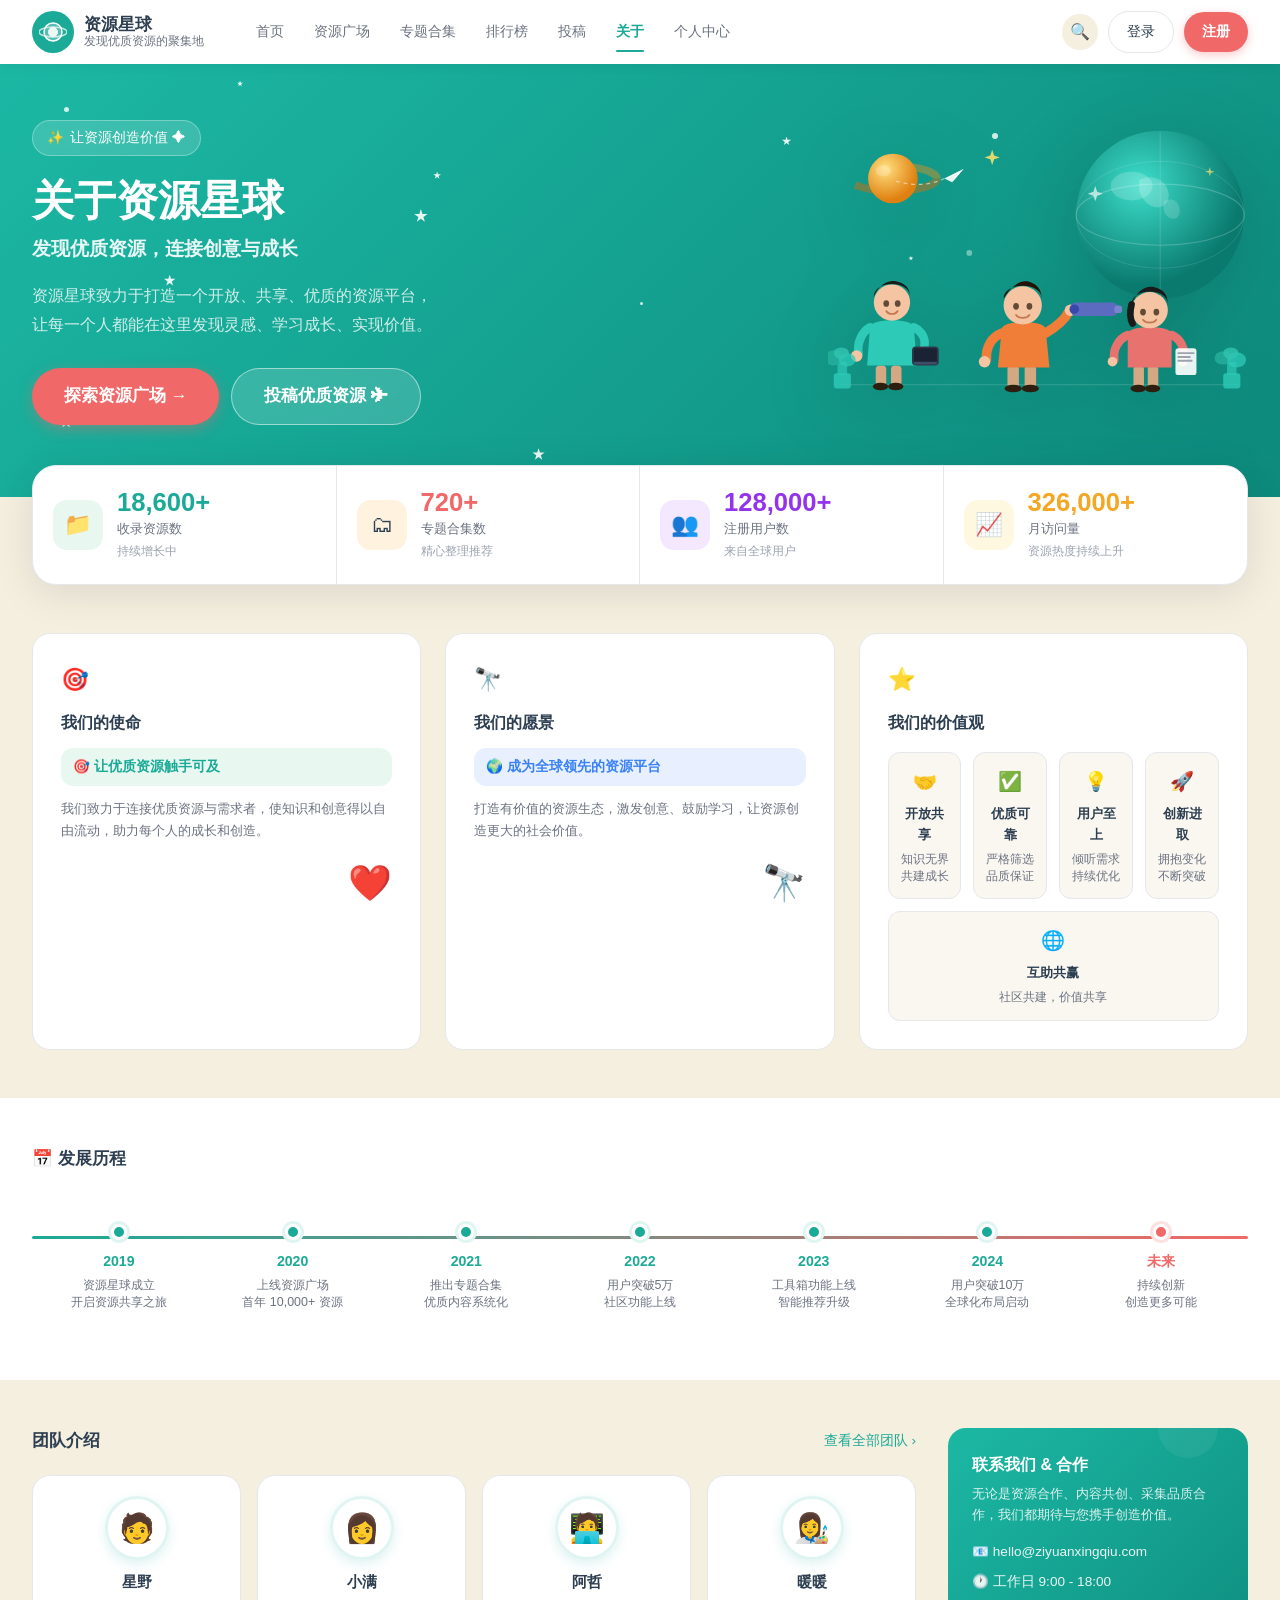
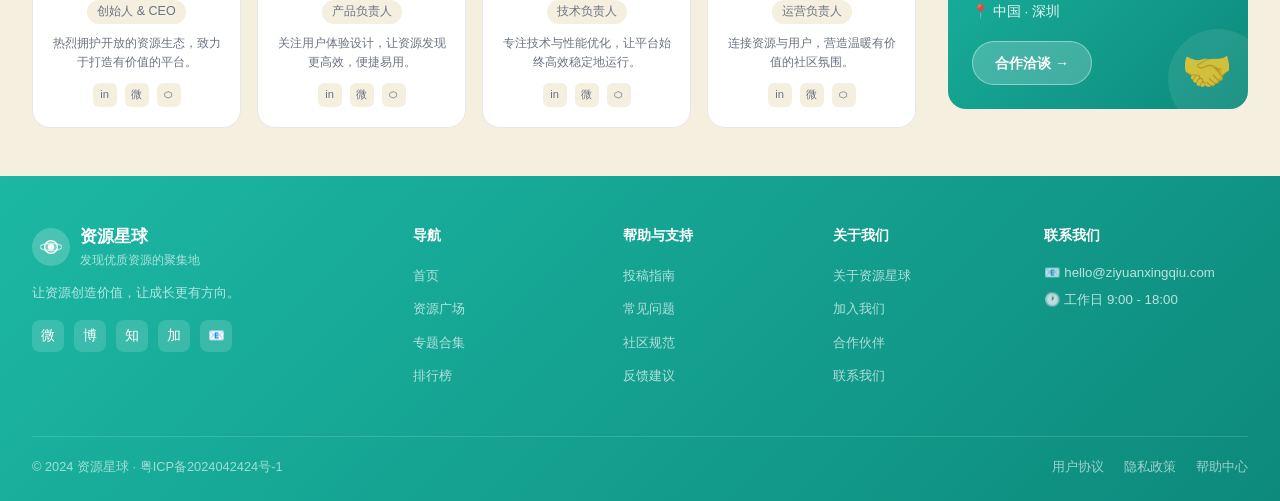
==== commit 1eac8ceb: "Replace all hero section illustrations with inline SVG flat-style characters Previously all hero sec" ====
--- a/about.html
+++ b/about.html
@@ -232,24 +232,125 @@
         </div>
       </div>
       <div class="about-hero-illus animate-fade-up-delay2">
-        <!-- Globe -->
-        <div style="position:absolute;top:0;right:0;width:200px;height:200px;border-radius:50%;background:radial-gradient(circle at 35% 30%,rgba(255,255,255,0.25),rgba(13,138,124,0.55));border:1.5px solid rgba(255,255,255,0.2);animation:float 7s ease-in-out infinite;"></div>
-        <!-- Orange planet -->
-        <div style="position:absolute;bottom:30px;left:10px;width:70px;height:70px;border-radius:50%;background:radial-gradient(circle at 35%,#F5A623,#E8850A);animation:float 5s ease-in-out infinite 1s;"></div>
-        <div style="position:absolute;bottom:44px;left:-8px;width:108px;height:22px;border:5px solid rgba(245,166,35,0.35);border-radius:50%;animation:float 5s ease-in-out infinite 1s;"></div>
-        <!-- Star reaching person -->
-        <div style="position:absolute;top:15px;right:15px;font-size:2rem;animation:float 5s ease-in-out infinite 0.5s;">🌟</div>
-        <!-- Paper plane -->
-        <div style="position:absolute;top:35%;left:15%;font-size:1.6rem;animation:fly 8s ease-in-out infinite;color:rgba(255,255,255,0.85);">✈</div>
-        <!-- People icons -->
-        <div style="position:absolute;bottom:15px;right:30px;font-size:2rem;animation:float 4s ease-in-out infinite 1.5s;">👩‍💻</div>
-        <div style="position:absolute;bottom:20px;right:85px;font-size:1.8rem;animation:float 5s ease-in-out infinite 0.8s;">🧑‍💻</div>
-        <!-- Hearts -->
-        <div style="position:absolute;top:40%;right:10px;font-size:1.2rem;animation:float 3s ease-in-out infinite 2s;">💚</div>
-        <!-- Sparkles -->
-        <div style="position:absolute;top:10%;left:40%;font-size:0.7rem;color:rgba(255,255,255,0.7);animation:twinkle 2.5s ease-in-out infinite;">✦</div>
-        <div style="position:absolute;bottom:40%;right:2%;font-size:0.6rem;color:rgba(255,255,255,0.6);animation:twinkle 3s ease-in-out infinite 1s;">★</div>
-        <div style="position:absolute;top:60%;left:5%;font-size:0.8rem;color:rgba(255,255,255,0.65);animation:twinkle 2s ease-in-out infinite 0.5s;">✦</div>
+        <svg viewBox="0 0 440 300" fill="none" xmlns="http://www.w3.org/2000/svg" style="width:100%;height:100%;filter:drop-shadow(0 16px 40px rgba(0,0,0,0.15));animation:float 7s ease-in-out infinite;">
+          <defs>
+            <radialGradient id="aGlobeGrad" cx="38%" cy="32%" r="60%">
+              <stop offset="0%" stop-color="#3DDECB"/>
+              <stop offset="100%" stop-color="#0A7A6E"/>
+            </radialGradient>
+            <radialGradient id="aPlanetGrad" cx="35%" cy="30%" r="65%">
+              <stop offset="0%" stop-color="#FFE080"/>
+              <stop offset="100%" stop-color="#E08010"/>
+            </radialGradient>
+          </defs>
+
+          <!-- Globe top-right -->
+          <circle cx="348" cy="90" r="88" fill="url(#aGlobeGrad)"/>
+          <ellipse cx="318" cy="60" rx="22" ry="15" fill="rgba(255,255,255,0.18)"/>
+          <ellipse cx="348" cy="90" rx="88" ry="32" stroke="rgba(255,255,255,0.20)" stroke-width="1.2" fill="none"/>
+          <ellipse cx="348" cy="90" rx="88" ry="56" stroke="rgba(255,255,255,0.12)" stroke-width="1" fill="none"/>
+          <line x1="348" y1="4" x2="348" y2="176" stroke="rgba(255,255,255,0.16)" stroke-width="1"/>
+          <path d="M326 54 C334 48 348 50 354 60 C360 70 356 80 348 82 C338 84 328 74 326 64 Z" fill="rgba(255,255,255,0.20)"/>
+          <path d="M352 76 C358 72 366 74 368 82 C370 90 366 96 360 94 C354 92 350 86 352 78 Z" fill="rgba(255,255,255,0.16)"/>
+
+          <!-- Saturn planet top-left -->
+          <ellipse cx="68" cy="52" rx="46" ry="13" stroke="#C87010" stroke-width="8" fill="none" opacity="0.5" stroke-dasharray="90 160"/>
+          <circle cx="68" cy="52" r="26" fill="url(#aPlanetGrad)"/>
+          <ellipse cx="58" cy="44" rx="8" ry="6" fill="rgba(255,255,255,0.22)"/>
+          <ellipse cx="68" cy="52" rx="46" ry="13" stroke="#E09020" stroke-width="8" fill="none" opacity="0.45" stroke-dasharray="80 170" stroke-dashoffset="80"/>
+
+          <!-- Paper airplane -->
+          <path d="M142 42 L122 52 L130 56 Z" fill="white" opacity="0.9"/>
+          <path d="M142 42 L122 52 L134 48 Z" fill="rgba(255,255,255,0.6)"/>
+          <path d="M130 56 L134 48 L142 42 Z" fill="rgba(255,255,255,0.8)"/>
+          <path d="M122 52 C106 60 88 60 68 54" stroke="white" stroke-width="1.2" stroke-dasharray="4 4" fill="none" opacity="0.55"/>
+
+          <!-- Star sparkles -->
+          <path d="M172 22 L174 28 L180 30 L174 32 L172 38 L170 32 L164 30 L170 28 Z" fill="#FFE566" opacity="0.85"/>
+          <path d="M400 40 L401 44 L405 45 L401 46 L400 50 L399 46 L395 45 L399 44 Z" fill="#FFE566" opacity="0.7"/>
+
+          <!-- Ground line -->
+          <line x1="10" y1="268" x2="430" y2="268" stroke="rgba(255,255,255,0.12)" stroke-width="1.2"/>
+
+          <!-- CHARACTER 1: Teal-top woman with laptop (left) -->
+          <rect x="50" y="248" width="11" height="22" rx="4" fill="#D4A882"/>
+          <rect x="66" y="248" width="11" height="22" rx="4" fill="#D4A882"/>
+          <ellipse cx="55" cy="270" rx="8" ry="4" fill="#2D1F10"/>
+          <ellipse cx="71" cy="270" rx="8" ry="4" fill="#2D1F10"/>
+          <path d="M44 208 C44 198 90 198 90 208 L93 248 L41 248 Z" fill="#2ECAB8"/>
+          <path d="M44 208 C36 212 30 224 32 236" stroke="#2ECAB8" stroke-width="9" stroke-linecap="round" fill="none"/>
+          <circle cx="30" cy="238" r="6" fill="#F5C5A3"/>
+          <path d="M90 208 C98 212 104 220 100 232" stroke="#2ECAB8" stroke-width="9" stroke-linecap="round" fill="none"/>
+          <circle cx="98" cy="234" r="6" fill="#F5C5A3"/>
+          <!-- Laptop in hands -->
+          <rect x="88" y="228" width="28" height="20" rx="4" fill="#2D3748"/>
+          <rect x="90" y="230" width="24" height="15" rx="2" fill="#1A2233"/>
+          <rect x="90" y="244" width="24" height="3" rx="1" fill="#3D4E68"/>
+          <circle cx="67" cy="182" r="19" fill="#F5C5A3"/>
+          <path d="M48 176 C48 158 86 158 86 176 C86 166 80 162 72 160 C64 158 54 162 48 176 Z" fill="#1A1A1A"/>
+          <ellipse cx="61" cy="183" rx="3" ry="3.5" fill="#3D2B1A" opacity="0.8"/>
+          <ellipse cx="73" cy="183" rx="3" ry="3.5" fill="#3D2B1A" opacity="0.8"/>
+          <path d="M61 191 C64 195 70 195 73 191" stroke="#C07850" stroke-width="1.8" fill="none" stroke-linecap="round"/>
+
+          <!-- CHARACTER 2: Orange man with telescope (center) -->
+          <rect x="188" y="248" width="12" height="24" rx="4" fill="#D4A882"/>
+          <rect x="206" y="248" width="12" height="24" rx="4" fill="#D4A882"/>
+          <ellipse cx="194" cy="272" rx="9" ry="4" fill="#2D1F10"/>
+          <ellipse cx="212" cy="272" rx="9" ry="4" fill="#2D1F10"/>
+          <path d="M182 210 C182 200 228 200 228 210 L232 250 L178 250 Z" fill="#F07D38"/>
+          <path d="M182 214 C172 218 165 228 166 242" stroke="#F07D38" stroke-width="10" stroke-linecap="round" fill="none"/>
+          <circle cx="164" cy="244" r="6" fill="#F5C5A3"/>
+          <!-- Right arm up with telescope -->
+          <path d="M228 214 C238 208 248 200 252 192" stroke="#F07D38" stroke-width="10" stroke-linecap="round" fill="none"/>
+          <circle cx="254" cy="190" r="6" fill="#F5C5A3"/>
+          <!-- Telescope -->
+          <rect x="254" y="182" width="50" height="14" rx="6" fill="#5C6BC0"/>
+          <rect x="300" y="185" width="8" height="8" rx="3" fill="#7986CB"/>
+          <circle cx="258" cy="189" r="5" fill="#3949AB"/>
+          <circle cx="204" cy="185" r="20" fill="#F5C5A3"/>
+          <path d="M184 178 C184 160 224 160 224 178 C224 168 218 162 210 160 C202 158 192 164 184 178 Z" fill="#221208"/>
+          <ellipse cx="197" cy="186" rx="3" ry="3.5" fill="#3D2B1A" opacity="0.8"/>
+          <ellipse cx="211" cy="186" rx="3" ry="3.5" fill="#3D2B1A" opacity="0.8"/>
+          <path d="M197 195 C200 199 208 199 211 195" stroke="#C07850" stroke-width="1.8" fill="none" stroke-linecap="round"/>
+
+          <!-- CHARACTER 3: Coral woman (right) -->
+          <rect x="320" y="248" width="11" height="24" rx="4" fill="#D4A882"/>
+          <rect x="335" y="248" width="11" height="24" rx="4" fill="#D4A882"/>
+          <ellipse cx="325" cy="272" rx="8" ry="4" fill="#2D1F10"/>
+          <ellipse cx="340" cy="272" rx="8" ry="4" fill="#2D1F10"/>
+          <path d="M314 215 C314 205 360 205 360 215 L360 250 L314 250 Z" fill="#E8736E"/>
+          <path d="M314 216 C305 220 298 230 300 242" stroke="#E8736E" stroke-width="9" stroke-linecap="round" fill="none"/>
+          <circle cx="298" cy="244" r="5" fill="#F5C5A3"/>
+          <path d="M360 216 C369 220 375 230 372 242" stroke="#E8736E" stroke-width="9" stroke-linecap="round" fill="none"/>
+          <circle cx="372" cy="244" r="5" fill="#F5C5A3"/>
+          <!-- Holding a book/clipboard -->
+          <rect x="364" y="230" width="22" height="28" rx="3" fill="white" opacity="0.9"/>
+          <rect x="366" y="234" width="18" height="2" rx="1" fill="#9CA3AF"/>
+          <rect x="366" y="238" width="14" height="2" rx="1" fill="#9CA3AF"/>
+          <rect x="366" y="242" width="16" height="2" rx="1" fill="#9CA3AF"/>
+          <circle cx="337" cy="190" r="19" fill="#F5C5A3"/>
+          <path d="M318 184 C318 166 356 166 356 184 C356 172 350 168 342 166 C334 164 324 168 318 184 Z" fill="#1A1A1A"/>
+          <path d="M318 184 C316 192 317 200 319 204" stroke="#1A1A1A" stroke-width="7" stroke-linecap="round" fill="none"/>
+          <ellipse cx="330" cy="192" rx="3" ry="3.5" fill="#3D2B1A" opacity="0.8"/>
+          <ellipse cx="344" cy="192" rx="3" ry="3.5" fill="#3D2B1A" opacity="0.8"/>
+          <path d="M330 200 C333 204 341 204 344 200" stroke="#C07850" stroke-width="1.8" fill="none" stroke-linecap="round"/>
+
+          <!-- Plants -->
+          <rect x="6" y="256" width="18" height="16" rx="3" fill="#2ECAB8" opacity="0.8"/>
+          <rect x="10" y="244" width="10" height="14" rx="2" fill="#2ECAB8" opacity="0.7"/>
+          <ellipse cx="6" cy="240" rx="10" ry="8" fill="#26B09E" opacity="0.8"/>
+          <ellipse cx="20" cy="242" rx="9" ry="7" fill="#2ECAB8" opacity="0.75"/>
+          <ellipse cx="14" cy="235" rx="8" ry="6" fill="#32C4B0" opacity="0.8"/>
+          <rect x="414" y="256" width="18" height="16" rx="3" fill="#2ECAB8" opacity="0.8"/>
+          <rect x="418" y="244" width="10" height="14" rx="2" fill="#2ECAB8" opacity="0.7"/>
+          <ellipse cx="414" cy="240" rx="9" ry="7" fill="#26B09E" opacity="0.8"/>
+          <ellipse cx="428" cy="242" rx="10" ry="8" fill="#2ECAB8" opacity="0.75"/>
+          <ellipse cx="422" cy="235" rx="8" ry="6" fill="#32C4B0" opacity="0.8"/>
+
+          <!-- Extra sparkles -->
+          <path d="M280 60 L282 66 L288 68 L282 70 L280 76 L278 70 L272 68 L278 66 Z" fill="rgba(255,255,255,0.65)"/>
+          <circle cx="148" cy="130" r="3" fill="rgba(255,255,255,0.4)"/>
+        </svg>
       </div>
     </div>
   </div>
--- a/css/style.css
+++ b/css/style.css
@@ -528,53 +528,10 @@
 .footer-bottom-links a:hover { opacity: 1; }
 
 /* ===== HERO PAGE SPECIFIC ===== */
-/* Home hero illustration shapes */
-.illus-wrap {
-  position: relative; width: 100%; height: 100%;
-}
-.illus-globe {
-  position: absolute; right: 20px; top: 10px;
-  width: 220px; height: 220px; border-radius: 50%;
-  background: radial-gradient(circle at 35% 30%, rgba(255,255,255,0.3) 0%, rgba(13,138,124,0.8) 60%, rgba(10,100,90,0.9) 100%);
-  border: 2px solid rgba(255,255,255,0.2);
+/* SVG illustration wrapper */
+.home-hero-illus svg {
+  filter: drop-shadow(0 20px 60px rgba(0,0,0,0.15));
   animation: float 7s ease-in-out infinite;
-  box-shadow: 0 20px 60px rgba(0,0,0,0.2);
-}
-.illus-planet {
-  position: absolute; right: 60px; bottom: 30px;
-  width: 80px; height: 80px; border-radius: 50%;
-  background: radial-gradient(circle at 35% 35%, #F5A623, #E8850A);
-  animation: float 5s ease-in-out infinite 1s;
-}
-.illus-planet-ring {
-  position: absolute; right: 40px; bottom: 60px;
-  width: 120px; height: 24px;
-  border: 6px solid rgba(245,166,35,0.35);
-  border-radius: 50%;
-  animation: float 5s ease-in-out infinite 1s;
-}
-.illus-star { position: absolute; color: rgba(255,255,255,0.8); }
-.illus-star.s1 { top: 15%; left: 10%; font-size: 1.2rem; animation: twinkle 2s ease-in-out infinite; }
-.illus-star.s2 { top: 25%; right: 35%; font-size: 0.7rem; animation: twinkle 2.5s ease-in-out infinite 0.5s; }
-.illus-star.s3 { bottom: 35%; left: 5%; font-size: 0.9rem; animation: twinkle 3s ease-in-out infinite 1s; }
-.illus-star.s4 { top: 8%; right: 15%; font-size: 0.6rem; animation: twinkle 2.2s ease-in-out infinite 0.3s; }
-.illus-star.s5 { bottom: 20%; right: 20%; font-size: 0.8rem; animation: twinkle 3.5s ease-in-out infinite 0.8s; }
-.illus-paper-plane {
-  position: absolute; top: 30%; left: 25%;
-  font-size: 2rem; animation: fly 8s ease-in-out infinite;
-  transform-origin: center;
-}
-.illus-characters {
-  position: absolute; bottom: 0; left: 0; right: 0;
-  height: 200px; display: flex; align-items: flex-end; justify-content: center;
-}
-/* Character blobs - abstract illustration */
-.char {
-  position: absolute; border-radius: 50%;
-  animation: float 4s ease-in-out infinite;
-}
-.char-body {
-  position: absolute; border-radius: 40% 40% 50% 50%;
 }
 
 /* ===== LOGIN PAGE ===== */
